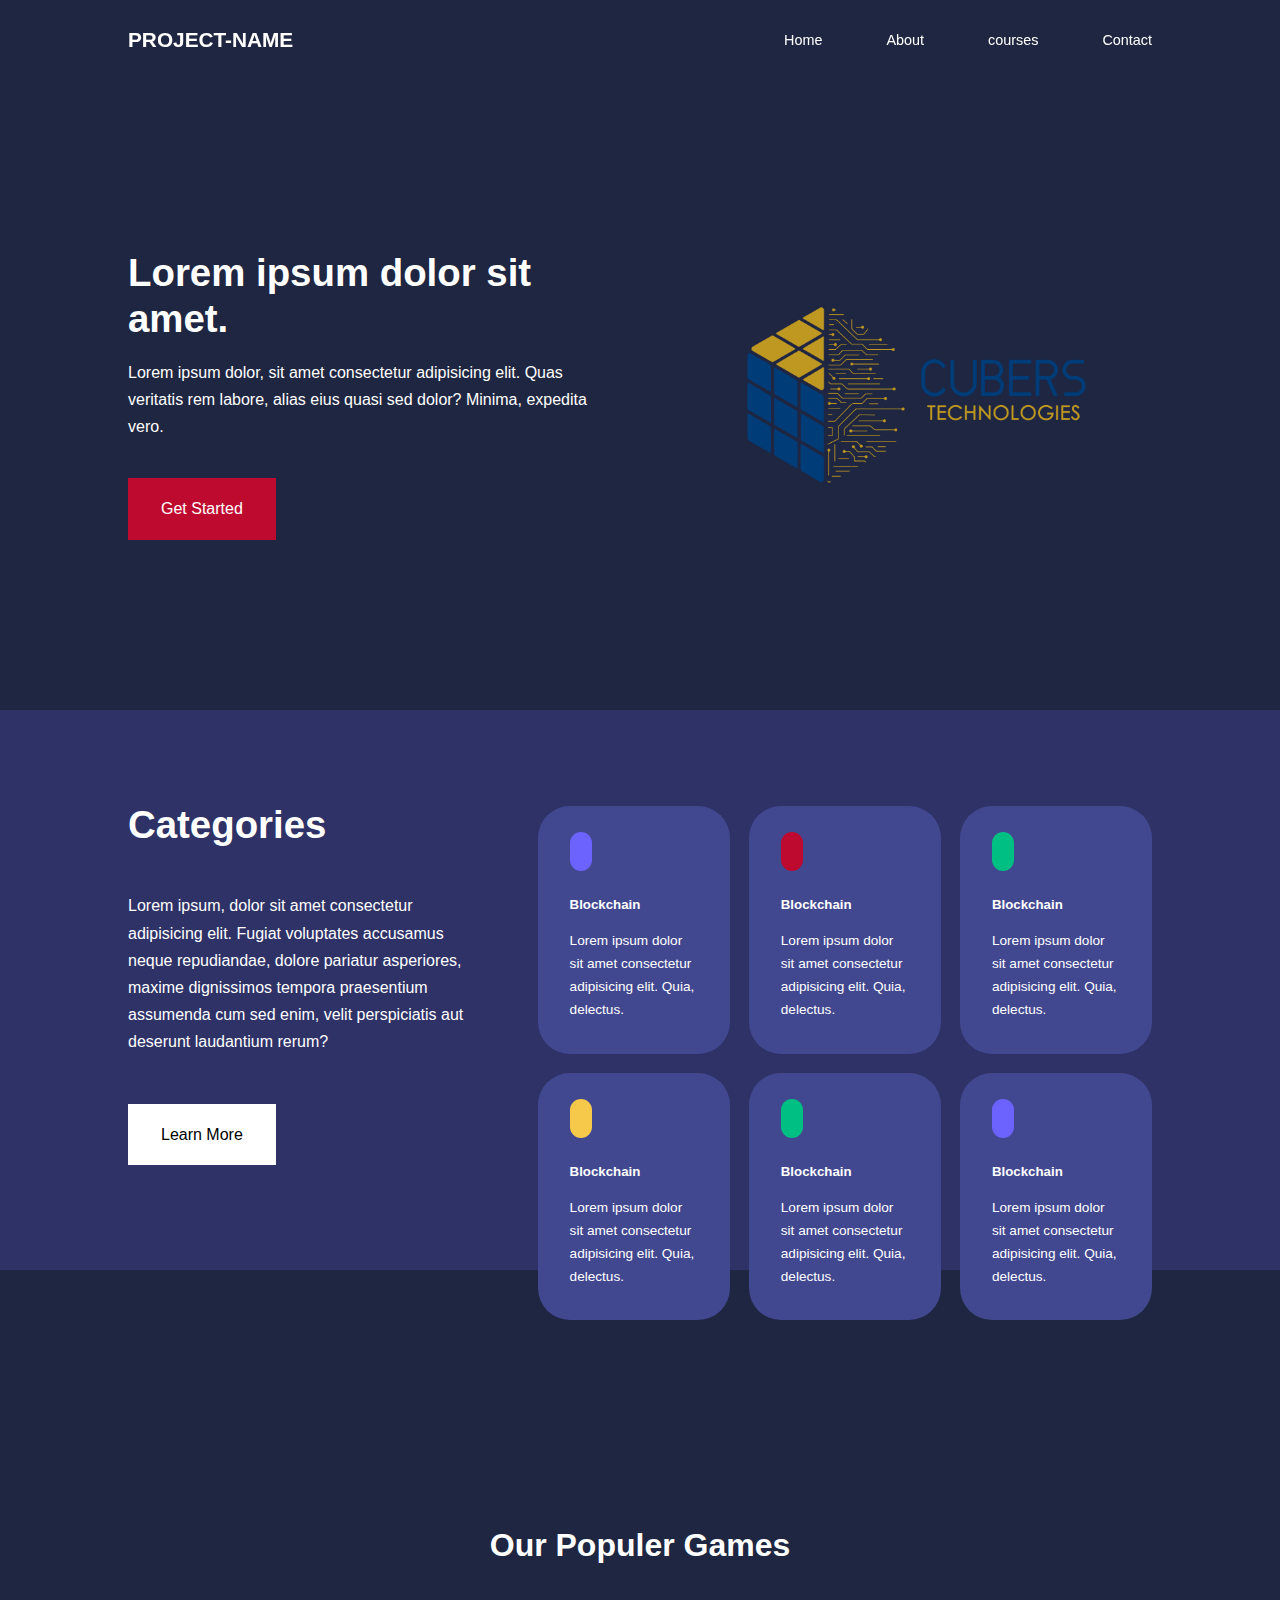
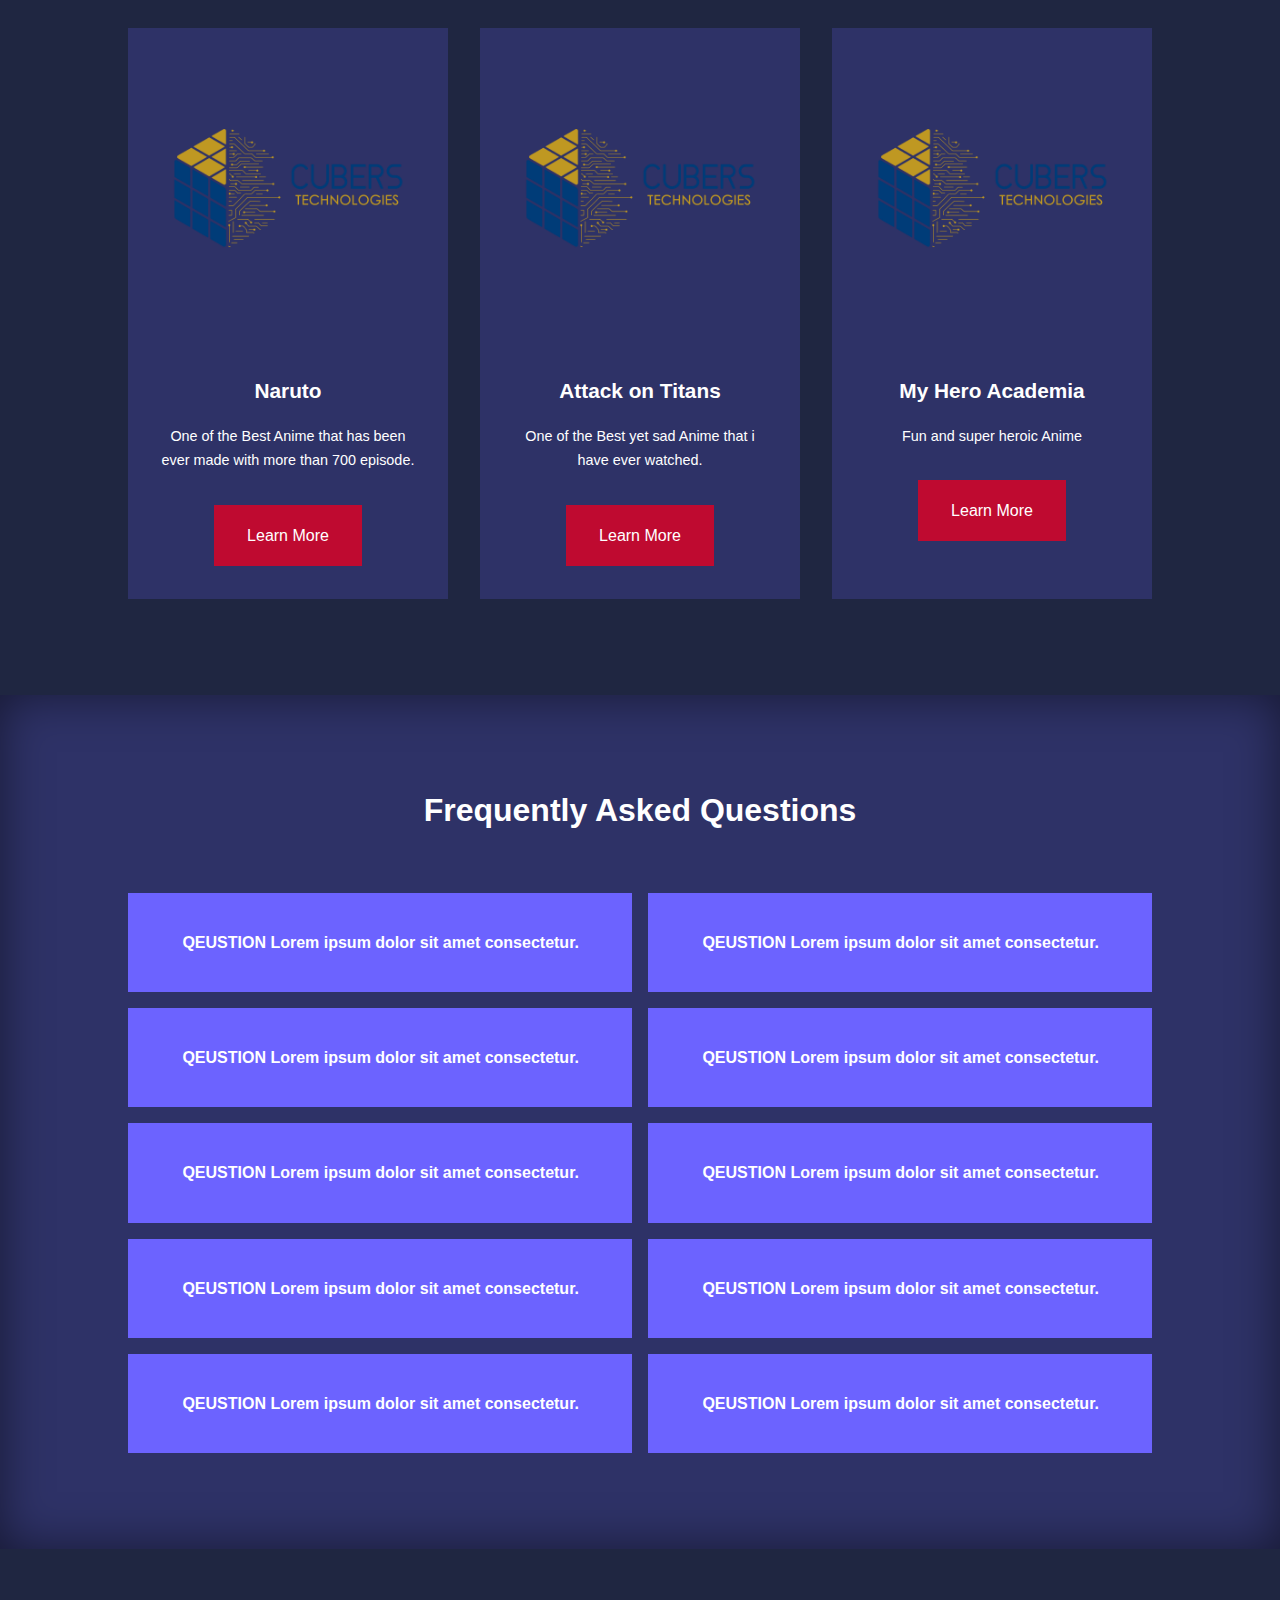
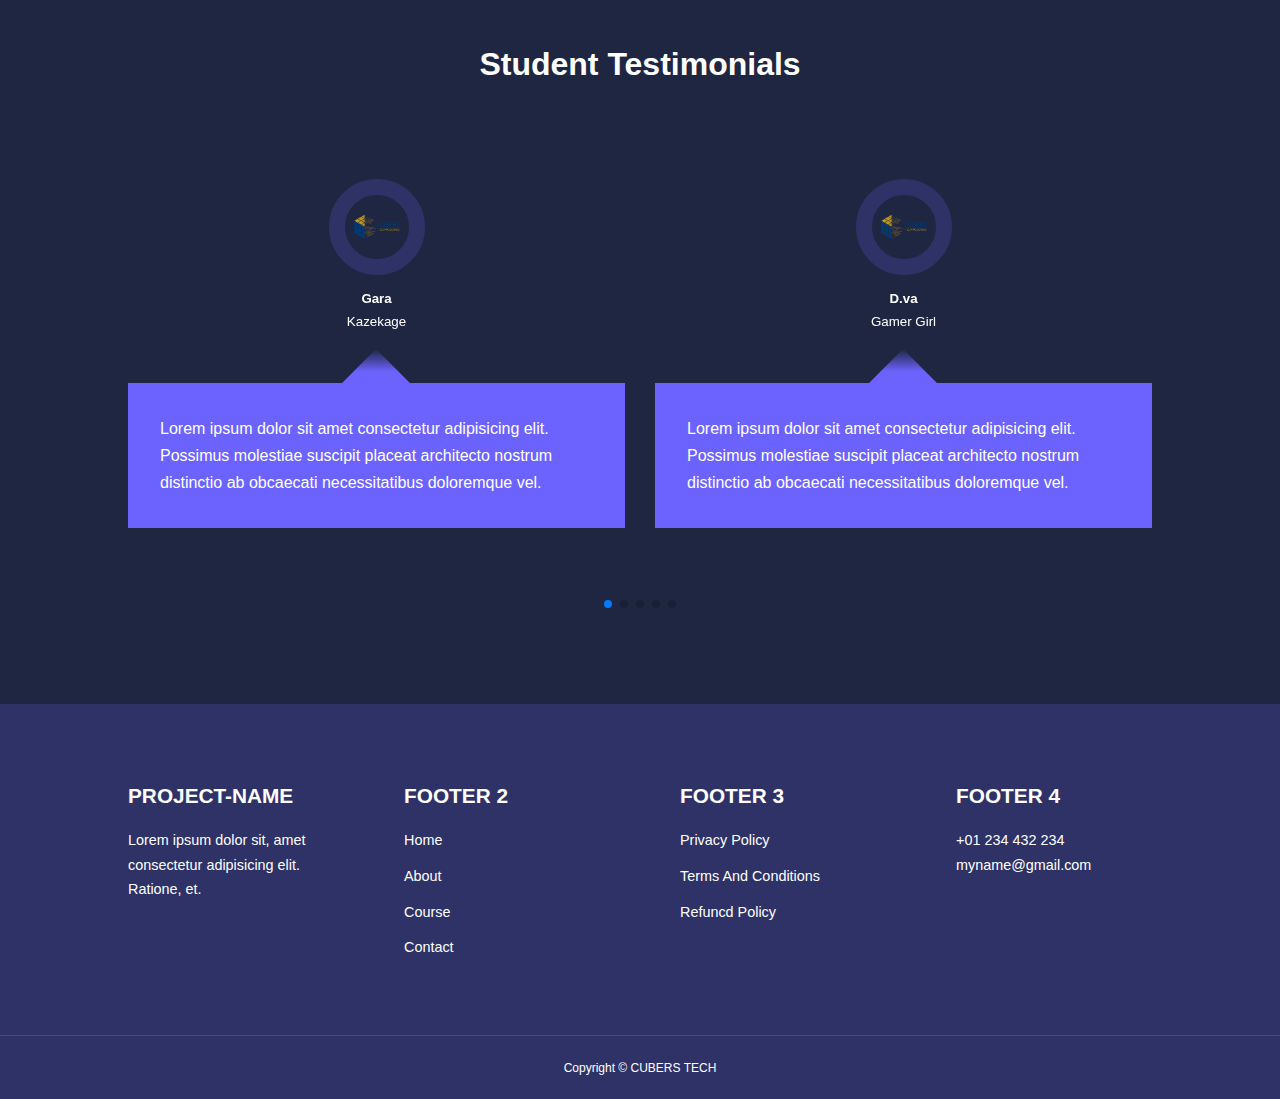
==== index.html @ aa116b8c "add initial files" ====
<!DOCTYPE html>
<html lang="en">
<head>
    <meta charset="UTF-8">
    <meta http-equiv="X-UA-Compatible" content="IE=edge">
    <meta name="viewport" content="width=device-width, initial-scale=1.0">
    <title>Template Project</title>

    <link rel="stylesheet" href="https://unicons.iconscout.com/release/v4.0.8/css/line.css">

    <link rel="stylesheet" href="css/style.css">

    <!-- SWIPER JS CDS -->
    <link rel="stylesheet" href="https://cdn.jsdelivr.net/npm/swiper@9/swiper-bundle.min.css"/>

    <style>
        body{
            /* background-image: url("Images/textureFabricWhite.png"); */
        }
    </style>
</head>
<body>
    <!-- =========================NAVBAR START====================== -->
    <nav>
        <div class="container nav__container">
            <a href="index.html"><h4>PROJECT-NAME</h4></a>
            <ul class="nav__menu">
                <li><a href="index.html">Home</a></li>
                <li><a href="about.html">About</a></li>
                <li><a href="courses.html">courses</a></li>
                <li><a href="contact.html">Contact</a></li>
            </ul>
            <button id="open-menu-btn"><i class="uil uil-bars"></i></button>
            <button id="close-menu-btn"><i class="uil uil-multiply"></i></button>
        </div>
    </nav>
    <!-- ======================NAVBAR ENDED==================== -->

    <!-- ======================HEADER STARTED==================== -->
    <header>
        <div class="container header__container">
            
            <div class="header__left">
                <h1>Lorem ipsum dolor sit amet.</h1>
                <p>Lorem ipsum dolor, sit amet consectetur adipisicing elit. Quas veritatis rem labore, alias eius quasi sed dolor? Minima, expedita vero.</p>
                <a href="courses.html" class="btn btn-primary">Get Started</a>
            </div>

            <div class="header__right">
                <div class="header__right-image">
                    <img src="Images/logo.png" alt="">
                </div>
            </div>
        </div>
    </header>
    <!-- ======================HEADER ENDED==================== -->

    <!-- ======================SECTION/CATEGORY STARTED==================== -->
    <section class="categories">
        <div class="container categories__container">
            <div class="categories__left">
                <h1>Categories</h1>
                <p>Lorem ipsum, dolor sit amet consectetur adipisicing elit. Fugiat voluptates accusamus neque repudiandae, dolore pariatur asperiores, maxime dignissimos tempora praesentium assumenda cum sed enim, velit perspiciatis aut deserunt laudantium rerum?</p>
            <a href="#" class="btn">Learn More</a>
            </div>

            <div class="categories__right">

                <article class="category">
                    <span class="category__icon"><i class="uil uil-bitcoin-circle"></i></span>
                    <h5>Blockchain</h5>
                    <p>Lorem ipsum dolor sit amet consectetur adipisicing elit. Quia, delectus.</p>
                </article>

                <article class="category">
                    <span class="category__icon"><i class="uil uil-bitcoin-circle"></i></span>
                    <h5>Blockchain</h5>
                    <p>Lorem ipsum dolor sit amet consectetur adipisicing elit. Quia, delectus.</p>
                </article>
                
                <article class="category">
                    <span class="category__icon"><i class="uil uil-bitcoin-circle"></i></span>
                    <h5>Blockchain</h5>
                    <p>Lorem ipsum dolor sit amet consectetur adipisicing elit. Quia, delectus.</p>
                </article>

                <article class="category">
                    <span class="category__icon"><i class="uil uil-bitcoin-circle"></i></span>
                    <h5>Blockchain</h5>
                    <p>Lorem ipsum dolor sit amet consectetur adipisicing elit. Quia, delectus.</p>
                </article>

                <article class="category">
                    <span class="category__icon"><i class="uil uil-bitcoin-circle"></i></span>
                    <h5>Blockchain</h5>
                    <p>Lorem ipsum dolor sit amet consectetur adipisicing elit. Quia, delectus.</p>
                </article>

                <article class="category">
                    <span class="category__icon"><i class="uil uil-bitcoin-circle"></i></span>
                    <h5>Blockchain</h5>
                    <p>Lorem ipsum dolor sit amet consectetur adipisicing elit. Quia, delectus.</p>
                </article>

            </div>
        </div>
    </section>
    <!-- ====================== SECTION/CATEGORY ENDED ==================== -->

    <!-- ====================== COURCES SECTION STARTED ==================== -->
    <section class="courses">
        <h2>Our Populer Games</h2>
        <div class="container courses__container">

            <article class="course">
                <div class="course__image">
                    <img src="Images/logo.png" alt="">
                </div>
                <div class="course__info">
                    <h4>Naruto</h4>
                    <p>One of the Best Anime that has been ever made with more than 700 episode.</p>
                    <a href="courses.html" class="btn btn-primary">Learn More</a>
                </div>
            </article>

            <article class="course">
                <div class="course__image">
                    <img src="Images/logo.png" alt="">
                </div>
                <div class="course__info">
                    <h4>Attack on Titans</h4>
                    <p>One of the Best yet sad Anime that i have ever watched.</p>
                    <a href="courses.html" class="btn btn-primary">Learn More</a>
                </div>
            </article>

            <article class="course">
                <div class="course__image">
                    <img src="Images/logo.png" alt="">
                </div>
                <div class="course__info">
                    <h4>My Hero Academia</h4>
                    <p>Fun and super heroic Anime</p>
                    <a href="courses.html" class="btn btn-primary">Learn More</a>
                </div>
            </article>

        </div>
    </section>
    <!-- ====================== COURCES SECTION ENDED ==================== -->

    <!-- ======================FAQs SECTION STARTED ==================== -->
    <section class="faqs">
        <h2>Frequently Asked Questions</h2>
        <div class="container faqs__container">

            <article class="faq">
                <div class="faq__icon"><i class="uil uil-plus"></i></div>
                <div class="question_answer">
                    <h4>QEUSTION Lorem ipsum dolor sit amet consectetur.</h4>
                    <p>
                        ANSWER Lorem ipsum dolor sit amet consectetur adipisicing elit. Nobis fugit neque aspernatur minima molestiae, voluptate debitis quidem atque sed quos.
                    </p>
                </div>
            </article>
            

            <article class="faq">
                <div class="faq__icon"><i class="uil uil-plus"></i></div>
                <div class="question_answer">
                    <h4>QEUSTION Lorem ipsum dolor sit amet consectetur.</h4>
                    <p>
                        ANSWER Lorem ipsum dolor sit amet consectetur adipisicing elit. Nobis fugit neque aspernatur minima molestiae, voluptate debitis quidem atque sed quos.
                    </p>
                </div>
            </article>

            <article class="faq">
                <div class="faq__icon"><i class="uil uil-plus"></i></div>
                <div class="question_answer">
                    <h4>QEUSTION Lorem ipsum dolor sit amet consectetur.</h4>
                    <p>
                        ANSWER Lorem ipsum dolor sit amet consectetur adipisicing elit. Nobis fugit neque aspernatur minima molestiae, voluptate debitis quidem atque sed quos.
                    </p>
                </div>
            </article>

            <article class="faq">
                <div class="faq__icon"><i class="uil uil-plus"></i></div>
                <div class="question_answer">
                    <h4>QEUSTION Lorem ipsum dolor sit amet consectetur.</h4>
                    <p>
                        ANSWER Lorem ipsum dolor sit amet consectetur adipisicing elit. Nobis fugit neque aspernatur minima molestiae, voluptate debitis quidem atque sed quos.
                    </p>
                </div>
            </article>

            <article class="faq">
                <div class="faq__icon"><i class="uil uil-plus"></i></div>
                <div class="question_answer">
                    <h4>QEUSTION Lorem ipsum dolor sit amet consectetur.</h4>
                    <p>
                        ANSWER Lorem ipsum dolor sit amet consectetur adipisicing elit. Nobis fugit neque aspernatur minima molestiae, voluptate debitis quidem atque sed quos.
                    </p>
                </div>
            </article>

            <article class="faq">
                <div class="faq__icon"><i class="uil uil-plus"></i></div>
                <div class="question_answer">
                    <h4>QEUSTION Lorem ipsum dolor sit amet consectetur.</h4>
                    <p>
                        ANSWER Lorem ipsum dolor sit amet consectetur adipisicing elit. Nobis fugit neque aspernatur minima molestiae, voluptate debitis quidem atque sed quos.
                    </p>
                </div>
            </article>

            <article class="faq">
                <div class="faq__icon"><i class="uil uil-plus"></i></div>
                <div class="question_answer">
                    <h4>QEUSTION Lorem ipsum dolor sit amet consectetur.</h4>
                    <p>
                        ANSWER Lorem ipsum dolor sit amet consectetur adipisicing elit. Nobis fugit neque aspernatur minima molestiae, voluptate debitis quidem atque sed quos.
                    </p>
                </div>
            </article>

            <article class="faq">
                <div class="faq__icon"><i class="uil uil-plus"></i></div>
                <div class="question_answer">
                    <h4>QEUSTION Lorem ipsum dolor sit amet consectetur.</h4>
                    <p>
                        ANSWER Lorem ipsum dolor sit amet consectetur adipisicing elit. Nobis fugit neque aspernatur minima molestiae, voluptate debitis quidem atque sed quos.
                    </p>
                </div>
            </article>

            <article class="faq">
                <div class="faq__icon"><i class="uil uil-plus"></i></div>
                <div class="question_answer">
                    <h4>QEUSTION Lorem ipsum dolor sit amet consectetur.</h4>
                    <p>
                        ANSWER Lorem ipsum dolor sit amet consectetur adipisicing elit. Nobis fugit neque aspernatur minima molestiae, voluptate debitis quidem atque sed quos.
                    </p>
                </div>
            </article>

            <article class="faq">
                <div class="faq__icon"><i class="uil uil-plus"></i></div>
                <div class="question_answer">
                    <h4>QEUSTION Lorem ipsum dolor sit amet consectetur.</h4>
                    <p>
                        ANSWER Lorem ipsum dolor sit amet consectetur adipisicing elit. Nobis fugit neque aspernatur minima molestiae, voluptate debitis quidem atque sed quos.
                    </p>
                </div>
            </article>

        </div>
    </section>
    <!-- ====================== FAQs SECTION ENDED ==================== -->

    <!-- ====================== TESTIMONIALS/FEEDBACK SECTION STARTED ==================== -->
    <section class="container testimonials__container mySwiper">
        <h2>Student Testimonials</h2>
        <div class="swiper-wrapper">
            <article class="testimonial swiper-slide">
                <div class="avatar">
                    <img src="Images/logo.png" alt="">
                </div>
                <div class="testimonial__info">
                    <h5>Gara</h5>
                    <small>Kazekage</small>
                </div>
                <div class="testimonial__body">
                    <p>Lorem ipsum dolor sit amet consectetur adipisicing elit. Possimus molestiae suscipit placeat architecto nostrum distinctio ab obcaecati necessitatibus doloremque vel.</p>
                </div>
            </article>

            <article class="testimonial swiper-slide">
                <div class="avatar">
                    <img src="Images/logo.png" alt="">
                </div>
                <div class="testimonial__info">
                    <h5>D.va</h5>
                    <small>Gamer Girl</small>
                </div>
                <div class="testimonial__body">
                    <p>Lorem ipsum dolor sit amet consectetur adipisicing elit. Possimus molestiae suscipit placeat architecto nostrum distinctio ab obcaecati necessitatibus doloremque vel.</p>
                </div>
            </article>

            <article class="testimonial swiper-slide">
                <div class="avatar">
                    <img src="Images/logo.png" alt="">
                </div>
                <div class="testimonial__info">
                    <h5>All Might</h5>
                    <small>Go Beyond</small>
                </div>
                <div class="testimonial__body">
                    <p>Lorem ipsum dolor sit amet consectetur adipisicing elit. Possimus molestiae suscipit placeat architecto nostrum distinctio ab obcaecati necessitatibus doloremque vel.</p>
                </div>
            </article>

            <article class="testimonial swiper-slide">
                <div class="avatar">
                    <img src="Images/logo.png" alt="">
                </div>
                <div class="testimonial__info">
                    <h5>Levi</h5>
                    <small>Titan Slayer</small>
                </div>
                <div class="testimonial__body">
                    <p>Lorem ipsum dolor sit amet consectetur adipisicing elit. Possimus molestiae suscipit placeat architecto nostrum distinctio ab obcaecati necessitatibus doloremque vel.</p>
                </div>
            </article>

            <article class="testimonial swiper-slide">
                <div class="avatar">
                    <img src="Images/logo.png" alt="">
                </div>
                <div class="testimonial__info">
                    <h5>Mikasa</h5>
                    <small>Genius</small>
                </div>
                <div class="testimonial__body">
                    <p>Lorem ipsum dolor sit amet consectetur adipisicing elit. Possimus molestiae suscipit placeat architecto nostrum distinctio ab obcaecati necessitatibus doloremque vel.</p>
                </div>
            </article>

            <article class="testimonial swiper-slide">
                <div class="avatar">
                    <img src="Images/logo.png" alt="">
                </div>
                <div class="testimonial__info">
                    <h5>Kakashi</h5>
                    <small>White Fang</small>
                </div>
                <div class="testimonial__body">
                    <p>Lorem ipsum dolor sit amet consectetur adipisicing elit. Possimus molestiae suscipit placeat architecto nostrum distinctio ab obcaecati necessitatibus doloremque vel.</p>
                </div>
            </article>
        </div>
        <div class="swiper-pagination"></div>
    </section>
    <!-- ====================== TESTIMONIALS/FEEDBACK SECTION ENDED ==================== -->

    <!-- ====================== FOOTER SECTION STARTED ==================== -->
    <footer>
        <div class="container footer__container">
            <div class="footer__1">
                <a href="index.html" class="footer__logo"><h4>PROJECT-NAME</h4></a>
                <p>Lorem ipsum dolor sit, amet consectetur adipisicing elit. Ratione, et.</p>
            </div>
            
            <div class="footer__2">
                <h4>FOOTER 2</h4>
                <ul class="permalinks">
                    <li><a href="index.html">Home</a></li>
                    <li><a href="about.html">About</a></li>
                    <li><a href="courses.html">Course</a></li>
                    <li><a href="contact.html">Contact</a></li>
                </ul>
            </div>
            
            <div class="footer__3">
                <h4>FOOTER 3</h4>
                <ul class="privacy">
                    <li><a href="#">Privacy Policy</a></li>
                    <li><a href="#">Terms And Conditions</a></li>
                    <li><a href="#">Refuncd Policy</a></li>
                </ul>
            </div>
            
            <div class="footer__4">
                <h4>FOOTER 4</h4>
                <div>
                    <p>+01 234 432 234</p>
                    <p>myname@gmail.com</p>
                </div>
                <ul class="footer__socials">
                    <li>
                        <a href="#"><i class="uil uil-facebook-f"></i></a>
                    </li>
                    <li>
                        <a href="#"><i class="uil uil-instagram-alt"></i></a>
                    </li>
                    <li>
                        <a href="#"><i class="uil uil-twitter"></i></a>
                    </li>
                    <li>
                        <a href="#"><i class="uil uil-linkedin-alt"></i></a>
                    </li>
                </ul>
            </div>
        </div>
        <div class="footer__copyright">
            <small>Copyright &copy; CUBERS TECH</small>
        </div>
    </footer>
    <!-- ====================== FOOTER SECTION ENDED ==================== -->



    <!-- SCRIPTS -->
    <script src="https://cdn.jsdelivr.net/npm/swiper@9/swiper-bundle.min.js"></script>  
    <script src="main.js"></script>
    <!-- Initialize Swiper -->
    <script>
        var swiper = new Swiper(".mySwiper", {
        slidesPerView: 1,
        spaceBetween: 30,
        pagination: {
            el: ".swiper-pagination",
            clickable: true,
        },
        // when width of the window is more the 600 px
        breakpoints:{
            600: {
                slidesPerView:2,
            }
        }
        });
    </script>
</body>
</html>
---- css/style.css ----
* {
    margin: 0;
    padding: 0;
    border: 0;
    outline: 0;
    text-decoration: none;
    list-style: none;
    box-sizing: border-box;
}

/* Tutorial Coloring */
:root {
    --color-primary: #6c63ff;
    --color-success: #00bf83;
    --color-warning: #f7c94b;
    --color-danger: #BF0A30;
    --color-danger-variant: rgba(247, 88,66, 0.4);
    --color-white: #fff;
    --color-light: rgba(255, 255, 255, 0.7);
    --color-black: #000;
    --color-bg: #1f2641;
    --color-bg1: #2e3267;
    --color-bg2: #424890;

    --container-width-lg: 80%;
    --container-width-md: 90%;
    --container-width-sm: 94%;

    --transition: all 400ms ease;
    
}

/* My Coloring number 1 */
/* :root {
    --color-primary: #FF5959;
    --color-success: #00bf83;
    --color-warning: #f7c94b;
    --color-danger: #f75842;
    --color-danger-variant: rgba(247, 88,66, 0.4);
    --color-white: #000;
    --color-light: rgba(255, 255, 255, 0.7);
    --color-black: #fff;
    --color-bg: #676FA3;
    --color-bg1: #CDDEFF;
    --color-bg2: #EEF2FF;

    --container-width-lg: 80%;
    --container-width-md: 90%;
    --container-width-sm: 94%;

    --transition: all 400ms ease;
    
} */

/* My Coloring number 2 */
/* :root {
    --color-primary: #BF0A30;
    --color-success: #00bf83;
    --color-warning: #f7c94b;
    --color-danger: #f75842;
    --color-danger-variant: rgba(247, 88,66, 0.4);
    --color-white: #000;
    --color-light: rgba(255, 255, 255, 0.7);
    --color-black: #fff;
    --color-bg: #002868;
    --color-bg1: #11468F;
    --color-bg2: #6c63ff;

    --container-width-lg: 80%;
    --container-width-md: 90%;
    --container-width-sm: 94%;

    --transition: all 400ms ease;
    
} */

body{
    font-family: "Montserrat", sans-serif;
    line-height: 1.7;
    color: var(--color-white);
    background: var(--color-bg);
}

.container{
    width: var(--container-width-lg);
    margin: 0 auto;
}

section{
    padding: 6rem 0;
}

section h2{
    text-align: center;
    margin-bottom: 4rem;
}

h1, h2, h3, h4, h5{
    line-height: 1.2;
}

h1{
    font-size: 2.4rem;
}

h2{
    font-size: 2rem;
}

h3{
    font-size: 1.6rem;
}

h4{
    font-size: 1.3rem;
}

a{
    color: var(--color-white);
}

img{
    width: 100%;
    display: block;
    object-fit: cover;
}

.btn{
    display: inline-block;
    background: var(--color-white);
    color: var(--color-black);
    padding: 1rem 2rem;
    border: 1px solid transparent;
    font-weight: 500;
    transition: var(--transition);
}

.btn:hover{
    background: transparent;
    color: var(--color-white);
    border-color: var(--color-white);
}

.btn-primary{
    background: var(--color-danger);
    color: var(--color-white);
}


/* ==============================NAVBAR========================== */

nav{
    background-color: transparent;
    width: 100vw;
    height: 5rem;
    position: fixed;
    top: 0;
    z-index: 11;
    /* This transition was originally in the .windows-scroll body, but i changed it here */
    transition: var(--transition);

}

/* changing nav bar style using our javascript file */
.windows-scroll{
    background: var(--color-primary);
    box-shadow: 0 1rem 2rem rgba(0, 0, 0, 0.2);
    /* opacity: 93%; */
}

.nav__container{
    height: 100%;
    display: flex;
    justify-content: space-between;
    align-items: center;
}

/* a{
    color: var(--color-black);
} */

nav button{
    display: none;
}

.nav__menu{
    display: flex;
    align-items: center;
    gap: 4rem;
}

.nav__menu a{
    font-size: 0.9rem;
    transition: var(--transition);
}

.nav__menu a:hover{
    color: var(--color-bg2);
}

/* ============================== HEADER ========================== */
header{
    position: relative;
    top: 5rem;
    overflow: hidden;
    height: 70vh;
    margin-bottom: 5rem;
}

.header__container{
    display: grid;
    grid-template-columns: 1fr 1fr;
    align-items: center;
    gap: 5rem;
    height: 100%;
}

.header__left p{
    margin: 1rem 0 2.4rem;
}

/* ============================== SECTION/CATEGORIES ========================== */
.categories{
    background: var(--color-bg1);
    height: 35rem;

}

.categories h1{
    line-height: 1;
    margin-bottom: 3rem;
}

.categories__container{
    display: grid;
    grid-template-columns: 40% 60%;
}

.categories__left p{
    margin: 1rem 0 3rem;
}

.categories__left{
    margin-right: 4rem;
}

.categories__right{
    display: grid;
    grid-template-columns: repeat(3,1fr);
    gap: 1.2rem;
}

.category{
    background: var(--color-bg2);
    padding: 2rem;
    border-radius: 2rem;
    transition: var(--transition);
}

.category:hover{
    box-shadow: 0 3rem 3rem rgba(0, 0, 0, 0.2);
    transform: scale(1.05);
    z-index: 1;
}

.category:nth-child(2) .category__icon{
    background: var(--color-danger);
}

.category:nth-child(3) .category__icon{
    background: var(--color-success);
}

.category:nth-child(4) .category__icon{
    background: var(--color-warning);
}

.category:nth-child(5) .category__icon{
    background: var(--color-success);
}

.category__icon{
    background: var(--color-primary);
    padding: 0.7rem;
    border-radius: 0.9rem;
}

.category h5{
    margin: 2rem 0 1rem;
}

.category p{
    font-size: 0.85rem;
}

/* ==============================Courses/Anime Section========================== */

.courses{
    /* background: red; */
    margin-top: 10rem;
}

.courses__container{
    display: grid;
    grid-template-columns: repeat(3, 1fr);
    gap: 2rem;
}

.course{
    background: var(--color-bg1);
    text-align: center;
    border: 1px solid transparent;
    transition: var(--transition);
}

.course:hover{
    background: transparent;
    border-color: var(--color-primary);
    border-radius: 0 0 5rem 5rem;
    /* transition: var(--transition); */
}

.course__info{
    padding: 2rem;
}

.course__info p{
    margin: 1.2rem 0 2rem;
    font-size: 0.9rem;
}

/* ============================== FAQs Section ========================== */

.faqs{
    background: var(--color-bg1);
    box-shadow: inset 0 0 3rem rgba(0, 0, 0, 0.5);
}

.faqs__container{
    display: grid;
    grid-template-columns: 1fr 1fr;
    gap: 1rem;
}

.faq{
    padding: 2rem;
    display: flex;
    align-items: center;
    gap: 1.4rem;
    height: fit-content;
    background: var(--color-primary);
    cursor: pointer;
}

.faq h4{
    font-size: 1rem;
    line-height: 2.2;
}

.faq__icon{
    align-self: flex-start;
    font-size: 1.2rem;
}

.faq p{
    margin-top: 0.8rem;
    display: none;
}

.faq.open p{
    display: block;
}

/* ============================== TESTIMONIAL/FEEDBACK Section ========================== */
.testimonials__container{
    overflow-x: hidden;
    position: relative;
    margin-bottom: 5rem;
}

.testimonial{
    padding-top: 2rem;
}

.avatar{
    /* padding-top: 1rem; */

    /* width: 7%;
    height: 7%; */
    width: 6rem;
    height: 6rem;
    border-radius: 50%;
    overflow: hidden;
    margin: 0 auto 1rem;
    border: 1rem solid var(--color-bg1);
}

.testimonial__info{
    text-align: center;
}

.testimonial__body{
    background: var(--color-primary);
    padding: 2rem;
    margin-top: 3rem;
    position: relative;
}

.testimonial__body::before{
    content: "";
    display: block;
    background: linear-gradient(
        135deg,
        transparent,
        var(--color-primary),
        var(--color-primary),
        var(--color-primary)
        );
    width: 3rem;
    height: 3rem;
    position: absolute;
    left: 45%;
    top: -1.5rem;
    transform: rotate(45deg);
}

/* ============================== FOOTER Section ========================== */
footer{
    background: var(--color-bg1);
    padding-top: 5rem;
    font-size: 0.9rem;
}

.footer__container{
    display: grid;
    grid-template-columns: repeat(4, 1fr);
    gap: 5rem;
}

.footer__container > div h4{
    margin-bottom: 1.2rem;
}

.footer__1 p{
    margin: 0 0 2rem;
}

footer ul li{
    margin-bottom: 0.7rem;
}

footer ul li a:hover{
    text-decoration: underline;
}

.footer__socials{
    display: flex;
    gap: 1rem;
    font-size: 1.2rem;
    margin-top: 2rem;
}

.footer__copyright{
    text-align: center;
    margin-top: 4rem;
    padding: 1.2rem 0;
    border-top: 1px solid var(--color-bg2);
}

/* ============================== MEDIA QUERIES (TABLETS) ========================== */
@media screen and (max-width: 1024px) {
    .container{
        width: var(--container-width-md);
    }
    h1{
        font-size: 2.2rem;
    }
    h2{
        font-size: 1.7rem;
    }
    h3{
        font-size: 1.4rem;
    }
    h4{
        font-size: 1.2rem;
    }

/* ============================== NAVBAR ========================== */
nav button{
    display: inline-block;
    background: transparent;
    font-size: 1.8rem;
    color: var(--color-white);
    cursor: pointer;
}

nav button#close-menu-btn {
    display: none;
}

.nav__menu{
    position: fixed;
    top: 5rem;
    right: 5%;
    height: fit-content;
    width: 18rem;
    flex-direction: column;
    gap: 0;
    display: none;
}

.nav__menu li{
    width: 100%;
    height: 5.8rem;
    animation: animateNavItems 400ms linear forwards;
    transform-origin: top right;
    opacity: 0;
}

.nav__menu li:nth-child(2){
    animation-delay: 100ms;
}

.nav__menu li:nth-child(3){
    animation-delay: 200ms;
}

.nav__menu li:nth-child(4){
    animation-delay: 300ms;
}


@keyframes animateNavItems {
    0%{
        transform: rotateZ(-90deg) rotateX(90deg) scale(0.1);
    }
    100%{
        transform: rotateZ(0deg) rotateX(0deg) scale(1);
        opacity: 1;
    }
}

.nav__menu li a{
    background: var(--color-primary);
    box-shadow: -4rem 6rem 10rem rgba(0, 0, 0, 0.6);
    width: 100%;
    height: 100%;
    display: grid;
    place-items: center;
}

.nav__menu li a:hover{
    background: var(--color-bg2);
    color: var(--color-white);
}

/* ============================== HEADER ========================== */
header{
    height: 52vh;
    margin-bottom: 4rem;
}
.header__container{
    gap: 0;
    padding-bottom: 3rem;
}

/* ============================== CATEGORIES ========================== */
.categories{
    height: auto;
}
.categories__container{
    grid-template-columns: 1fr;
    gap: 3rem;
}

.categories__left{
    margin-right: 0;
}

/* ============================== POPULER ANIMES ========================== */
.courses{
    margin-top: 0;
}

.courses__container{
    grid-template-columns: 1fr 1fr;
}

/* ============================== FAQs ========================== */
.faqs__container{
    grid-template-columns: 1fr;
}
.faq{
    padding: 1.5rem;
}

/* ============================== FOOTER ========================== */
.footer__container{
    grid-template-columns: 1fr 1fr;
}
}

/* ============================== MEDIA QUERIES (PHONES) ========================== */
@media screen and (max-width: 600px) {
    .container{
        width: var(--container-width-sm);
    }
/* ============================== NAVBAR ========================== */
    .nav__menu{
        right: 3%;
    }
/* ============================== HEADER ========================== */
    header{
        height: 100vh;
    }
    .header__container{
        grid-template-columns: 1fr;
        text-align: center;
        margin-top: 2rem;
    }

    .header__left p{
        margin-bottom: 1.3rem;
    }

/* ============================== HEADER ========================== */
    .categories__right{
        grid-template-columns: 1fr 1fr;
        gap: 0.7rem;
    }

    .category{
        padding: 1rem;
        border-radius: 1rem;
    }

    .category__icon{
        display: inline-block;
        margin-top: 4px;
    }

/* ============================== POPULER ANIMES ========================== */
    .courses__container{
        grid-template-columns: 1fr;
    }

/* ============================== TESTIMONIAL SECTION ========================== */
    /* .testimonial__body{
        padding: 1.2rem;
    } */

/* ============================== FOOTER ========================== */
    .footer__container{
        grid-template-columns: 1fr;
        text-align: center;
        gap: 2rem;
    }

    .footer__1 p{
        margin: 1rem auto;
    }

    .footer__socials{
        justify-content: center;
    }
}
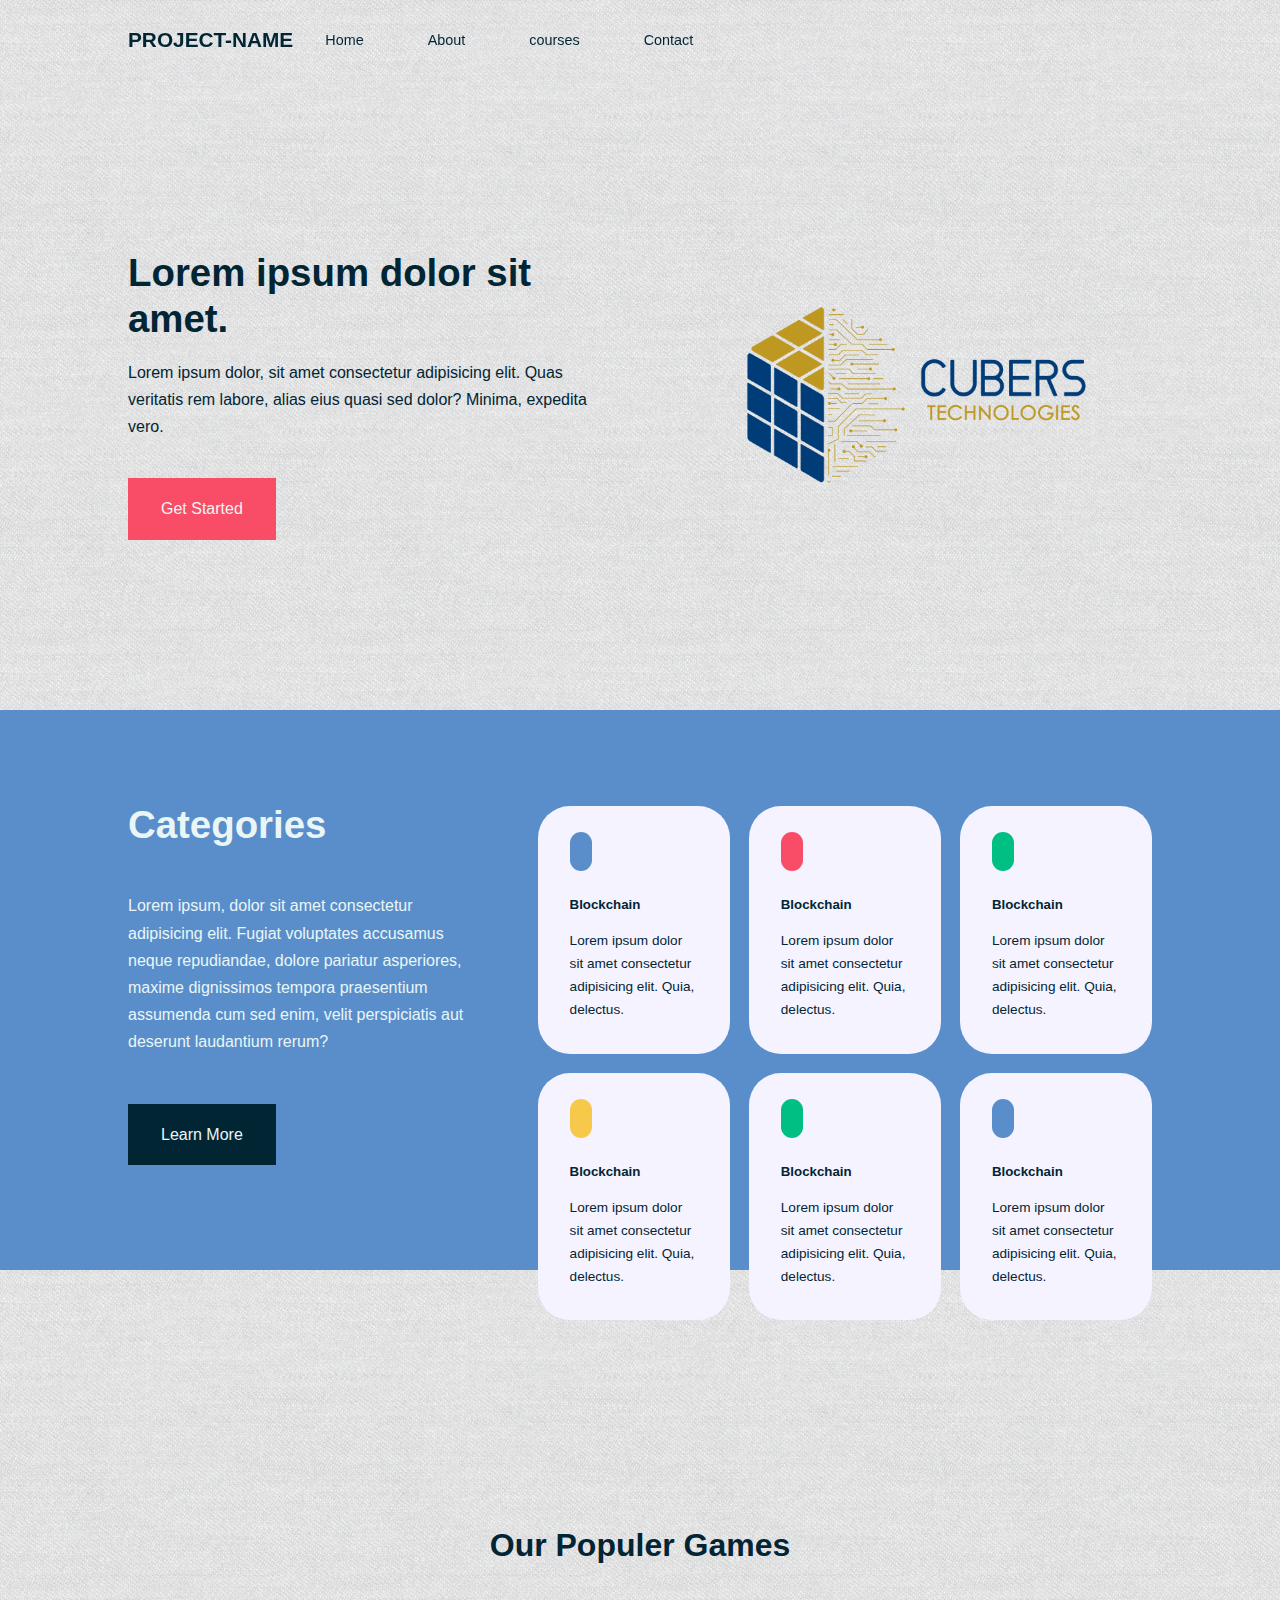
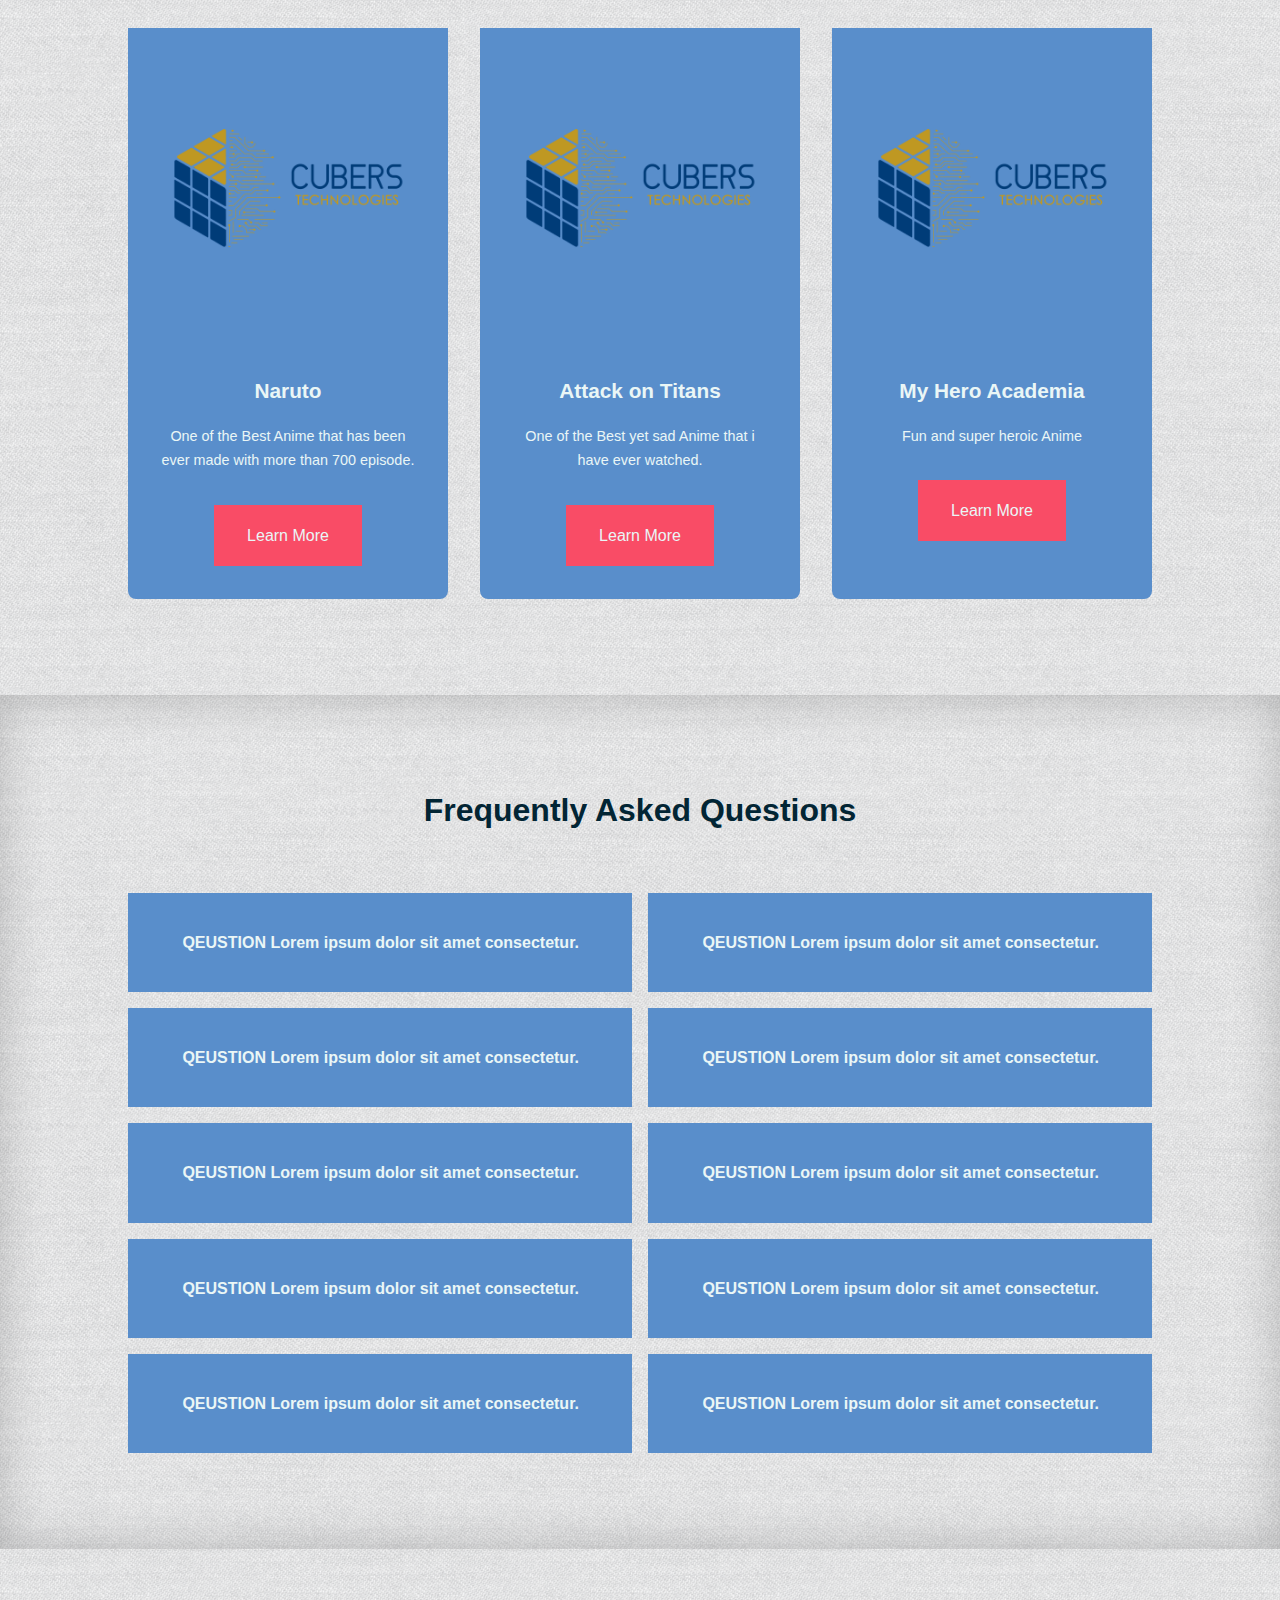
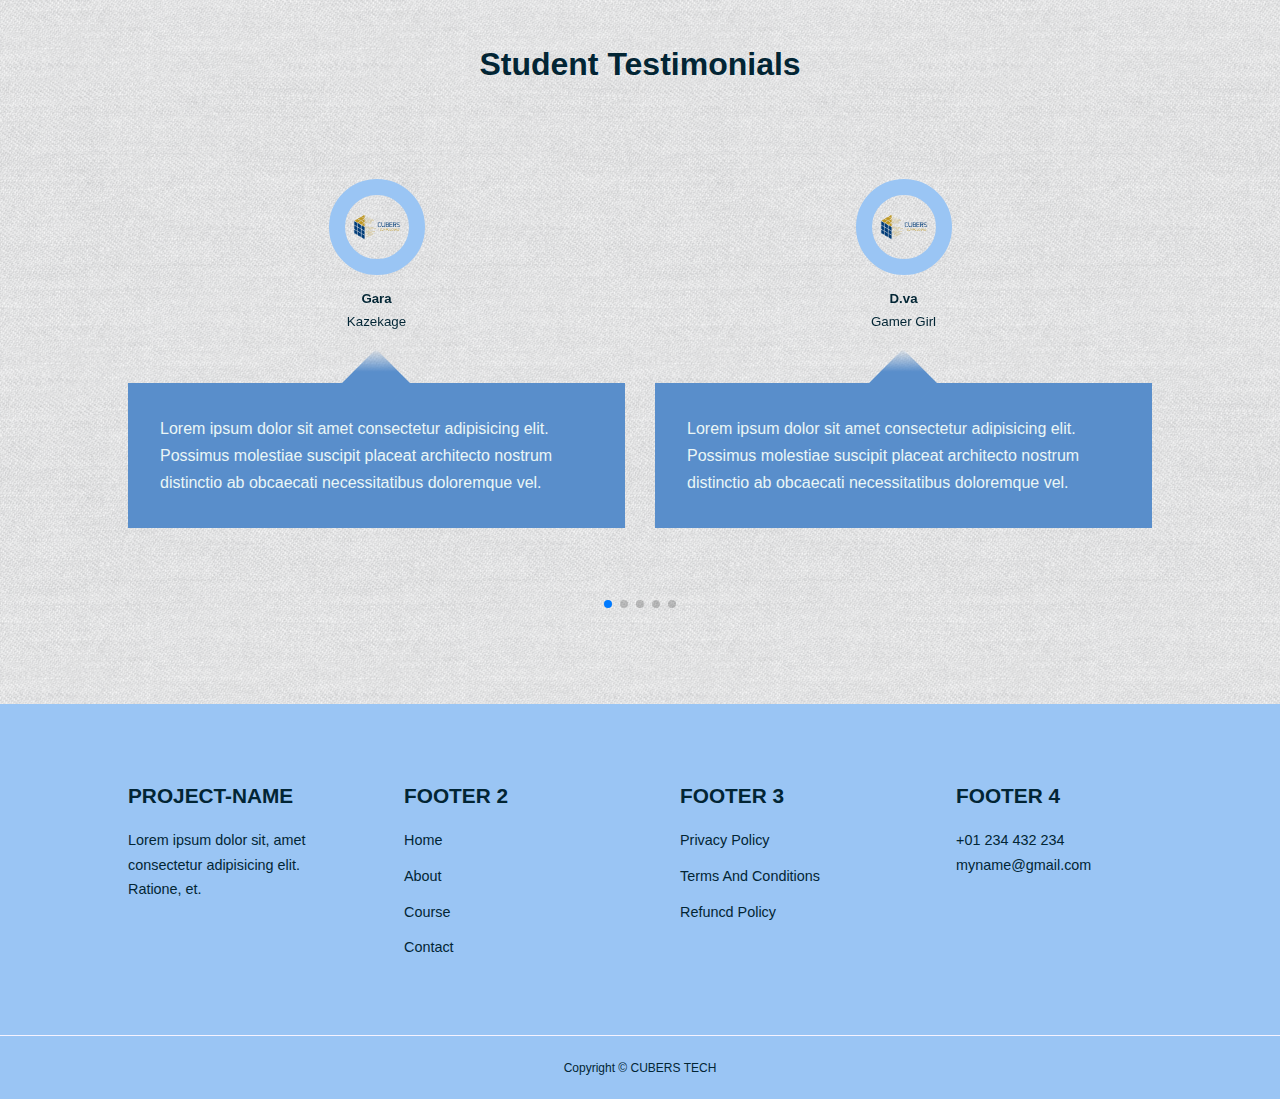
==== commit abf2a05f: "light version" ====
--- a/index.html
+++ b/index.html
@@ -15,7 +15,10 @@
 
     <style>
         body{
-            /* background-image: url("Images/textureFabricWhite.png"); */
+            background-image: url("Images/textureFabricWhite.png");
+        }
+        .faqs{
+            background-image: url("Images/textureFabricWhite.png");
         }
     </style>
 </head>
@@ -48,7 +51,7 @@
 
             <div class="header__right">
                 <div class="header__right-image">
-                    <img src="Images/logo.png" alt="">
+                    <img src="Images/logo1.png" alt="">
                 </div>
             </div>
         </div>
--- a/css/style.css
+++ b/css/style.css
@@ -9,7 +9,7 @@
 }
 
 /* Tutorial Coloring */
-:root {
+/* :root {
     --color-primary: #6c63ff;
     --color-success: #00bf83;
     --color-warning: #f7c94b;
@@ -28,7 +28,29 @@
 
     --transition: all 400ms ease;
     
-}
+} */
+
+/* Hedayat and me Coloring */
+    :root {
+        --color-primary: #598ecb;
+        --color-success: #00bf83;
+        --color-warning: #f7c94b;
+        --color-danger: #f94c66;
+        --color-danger-variant: rgba(247, 88,66, 0.4);
+        --color-white: #022534;
+        --color-light: rgba(255, 255, 255, 0.7);
+        --color-black: #eaf6f6;
+        --color-bg: #f5f3ff;
+        --color-bg1: #9ac5f4;
+        --color-bg2: #f5f3ff;
+
+        --container-width-lg: 80%;
+        --container-width-md: 90%;
+        --container-width-sm: 94%;
+
+        --transition: all 400ms ease;
+        
+    }
 
 /* My Coloring number 1 */
 /* :root {
@@ -143,7 +165,7 @@
 
 .btn-primary{
     background: var(--color-danger);
-    color: var(--color-white);
+    color: var(--color-black);
 }
 
 
@@ -168,10 +190,15 @@
     /* opacity: 93%; */
 }
 
+.someting{
+    color: var(--color-black);
+}
+
 .nav__container{
     height: 100%;
     display: flex;
-    justify-content: space-between;
+    justify-content: start;
+    gap: 2rem;
     align-items: center;
 }
 
@@ -192,10 +219,13 @@
 .nav__menu a{
     font-size: 0.9rem;
     transition: var(--transition);
+    /* color: white; */
 }
 
 .nav__menu a:hover{
-    color: var(--color-bg2);
+    /* color: var(--color-bg); */
+    /* transform: scale(1); */
+    text-decoration: underline;
 }
 
 /* ============================== HEADER ========================== */
@@ -221,7 +251,7 @@
 
 /* ============================== SECTION/CATEGORIES ========================== */
 .categories{
-    background: var(--color-bg1);
+    background: var(--color-primary);
     height: 35rem;
 
 }
@@ -229,6 +259,8 @@
 .categories h1{
     line-height: 1;
     margin-bottom: 3rem;
+    color: var(--color-black);
+
 }
 
 .categories__container{
@@ -238,6 +270,7 @@
 
 .categories__left p{
     margin: 1rem 0 3rem;
+    color: var(--color-black);
 }
 
 .categories__left{
@@ -307,33 +340,54 @@
 }
 
 .course{
-    background: var(--color-bg1);
+    background: var(--color-primary);
     text-align: center;
     border: 1px solid transparent;
+    border-radius: 0 0 0.5rem 0.5rem;
     transition: var(--transition);
 }
 
 .course:hover{
     background: transparent;
     border-color: var(--color-primary);
-    border-radius: 0 0 5rem 5rem;
+    border-radius: 0 0 2rem 2rem;
+
     /* transition: var(--transition); */
 }
 
 .course__info{
     padding: 2rem;
+}
+
+.course__info h4{
+    color: var(--color-black);
+    transition: var(--transition);
+}
+
+.course:hover h4{
+    color: var(--color-white);
 }
 
 .course__info p{
     margin: 1.2rem 0 2rem;
     font-size: 0.9rem;
+    color: var(--color-black);
+}
+
+.course p{
+    transition: var(--transition);
+}
+
+.course:hover p{
+    color: var(--color-white);
+
 }
 
 /* ============================== FAQs Section ========================== */
 
 .faqs{
     background: var(--color-bg1);
-    box-shadow: inset 0 0 3rem rgba(0, 0, 0, 0.5);
+    box-shadow: inset  0 0 3rem rgba(0, 0, 0, 0.2);
 }
 
 .faqs__container{
@@ -355,16 +409,19 @@
 .faq h4{
     font-size: 1rem;
     line-height: 2.2;
+    color: var(--color-black);
 }
 
 .faq__icon{
     align-self: flex-start;
     font-size: 1.2rem;
+    color: var(--color-black);
 }
 
 .faq p{
     margin-top: 0.8rem;
     display: none;
+    color: var(--color-black);
 }
 
 .faq.open p{
@@ -397,6 +454,10 @@
 
 .testimonial__info{
     text-align: center;
+}
+
+.testimonials__container p{
+    color: var(--color-black);
 }
 
 .testimonial__body{
@@ -443,6 +504,7 @@
 
 .footer__1 p{
     margin: 0 0 2rem;
+    /* color: var(--color-black); */
 }
 
 footer ul li{
@@ -452,12 +514,18 @@
 footer ul li a:hover{
     text-decoration: underline;
 }
+
+
 
 .footer__socials{
     display: flex;
     gap: 1rem;
     font-size: 1.2rem;
     margin-top: 2rem;
+}
+
+.footer__container a{
+    /* color: var(--color-bg); */
 }
 
 .footer__copyright{
@@ -594,6 +662,7 @@
     padding: 1.5rem;
 }
 
+
 /* ============================== FOOTER ========================== */
 .footer__container{
     grid-template-columns: 1fr 1fr;
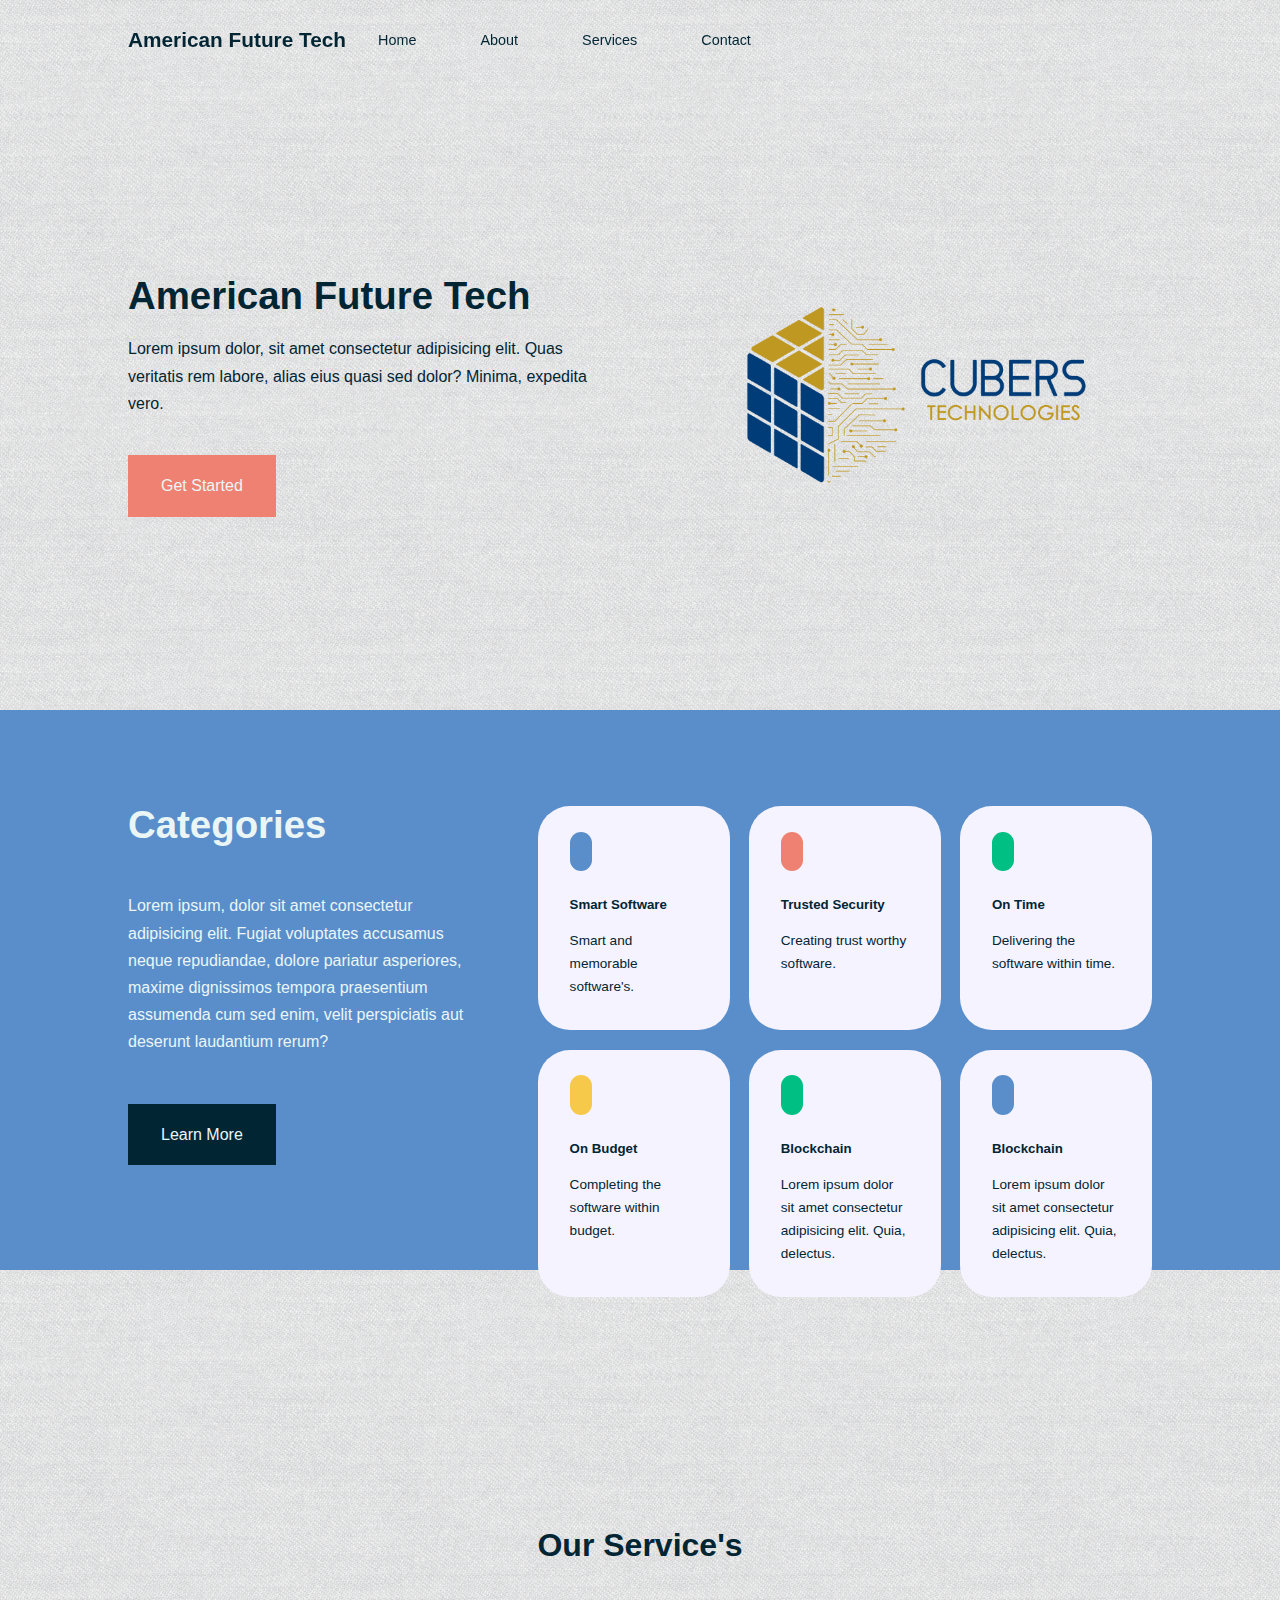
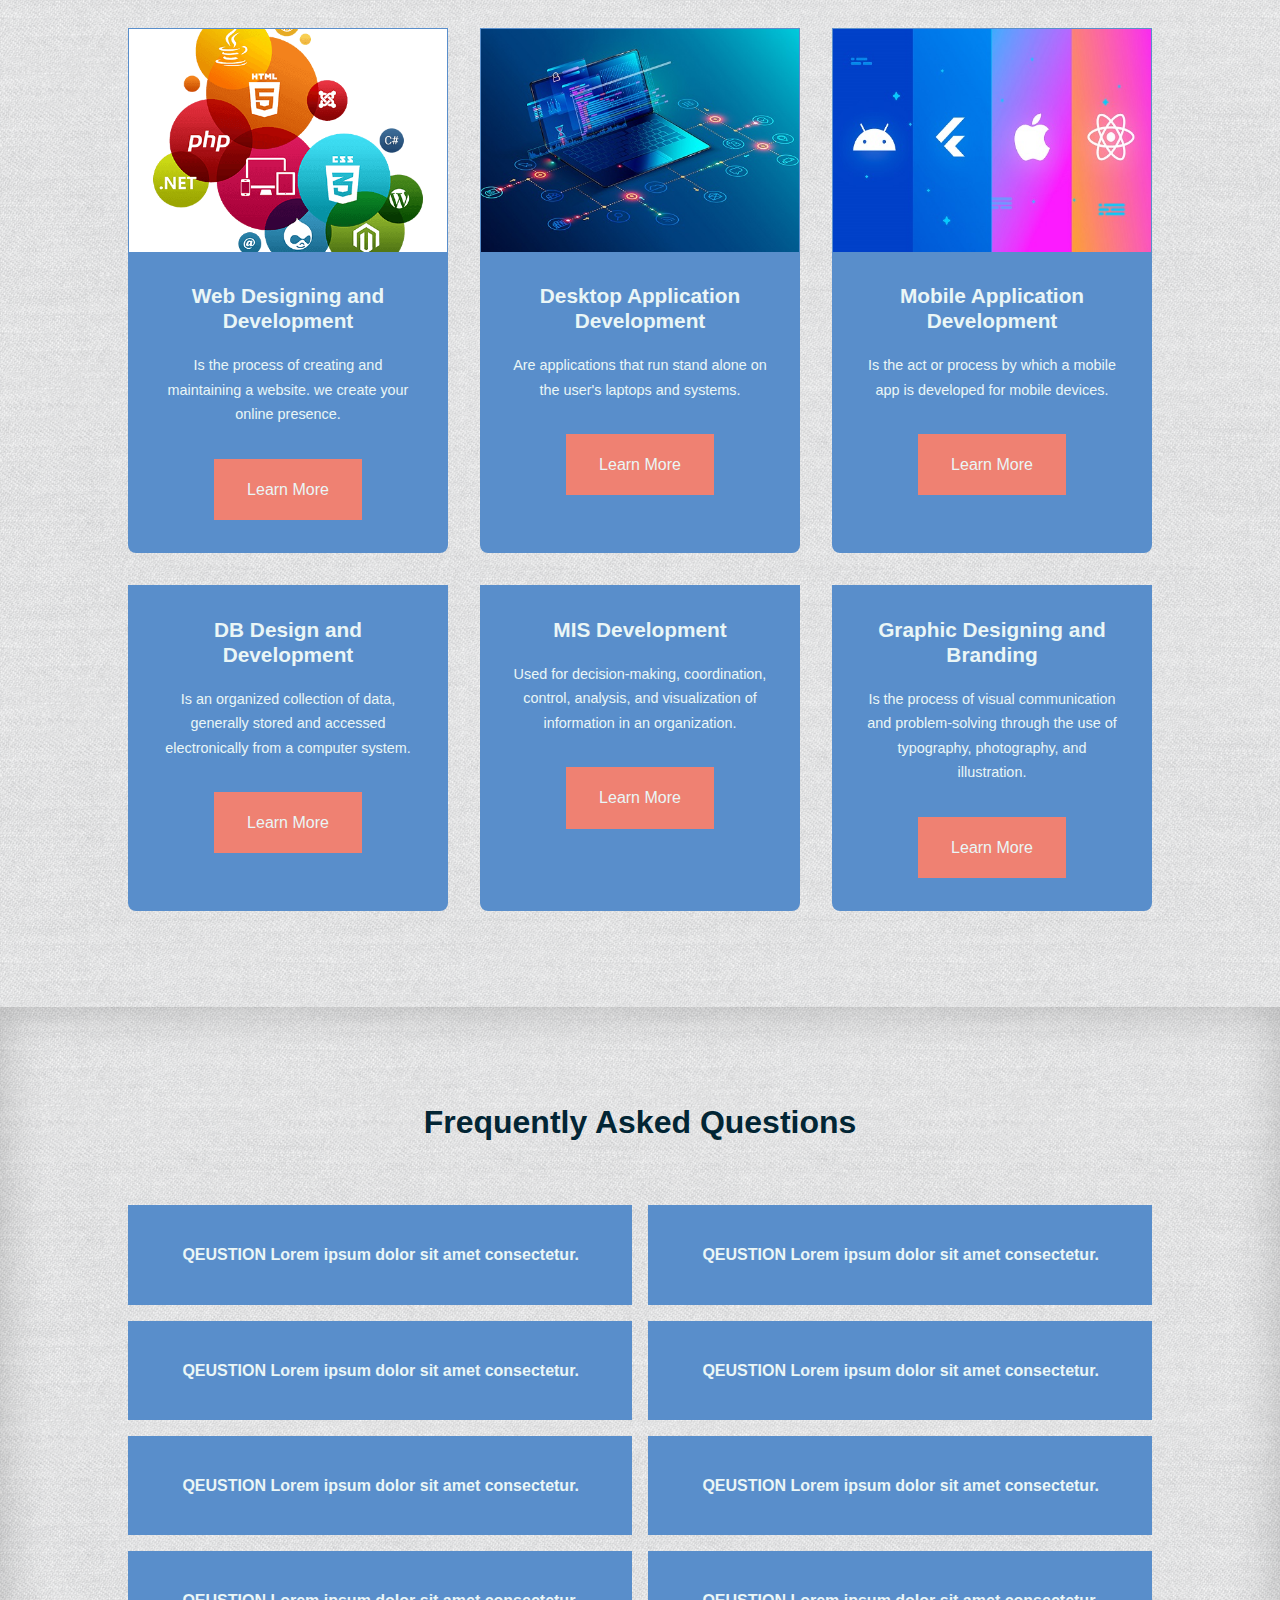
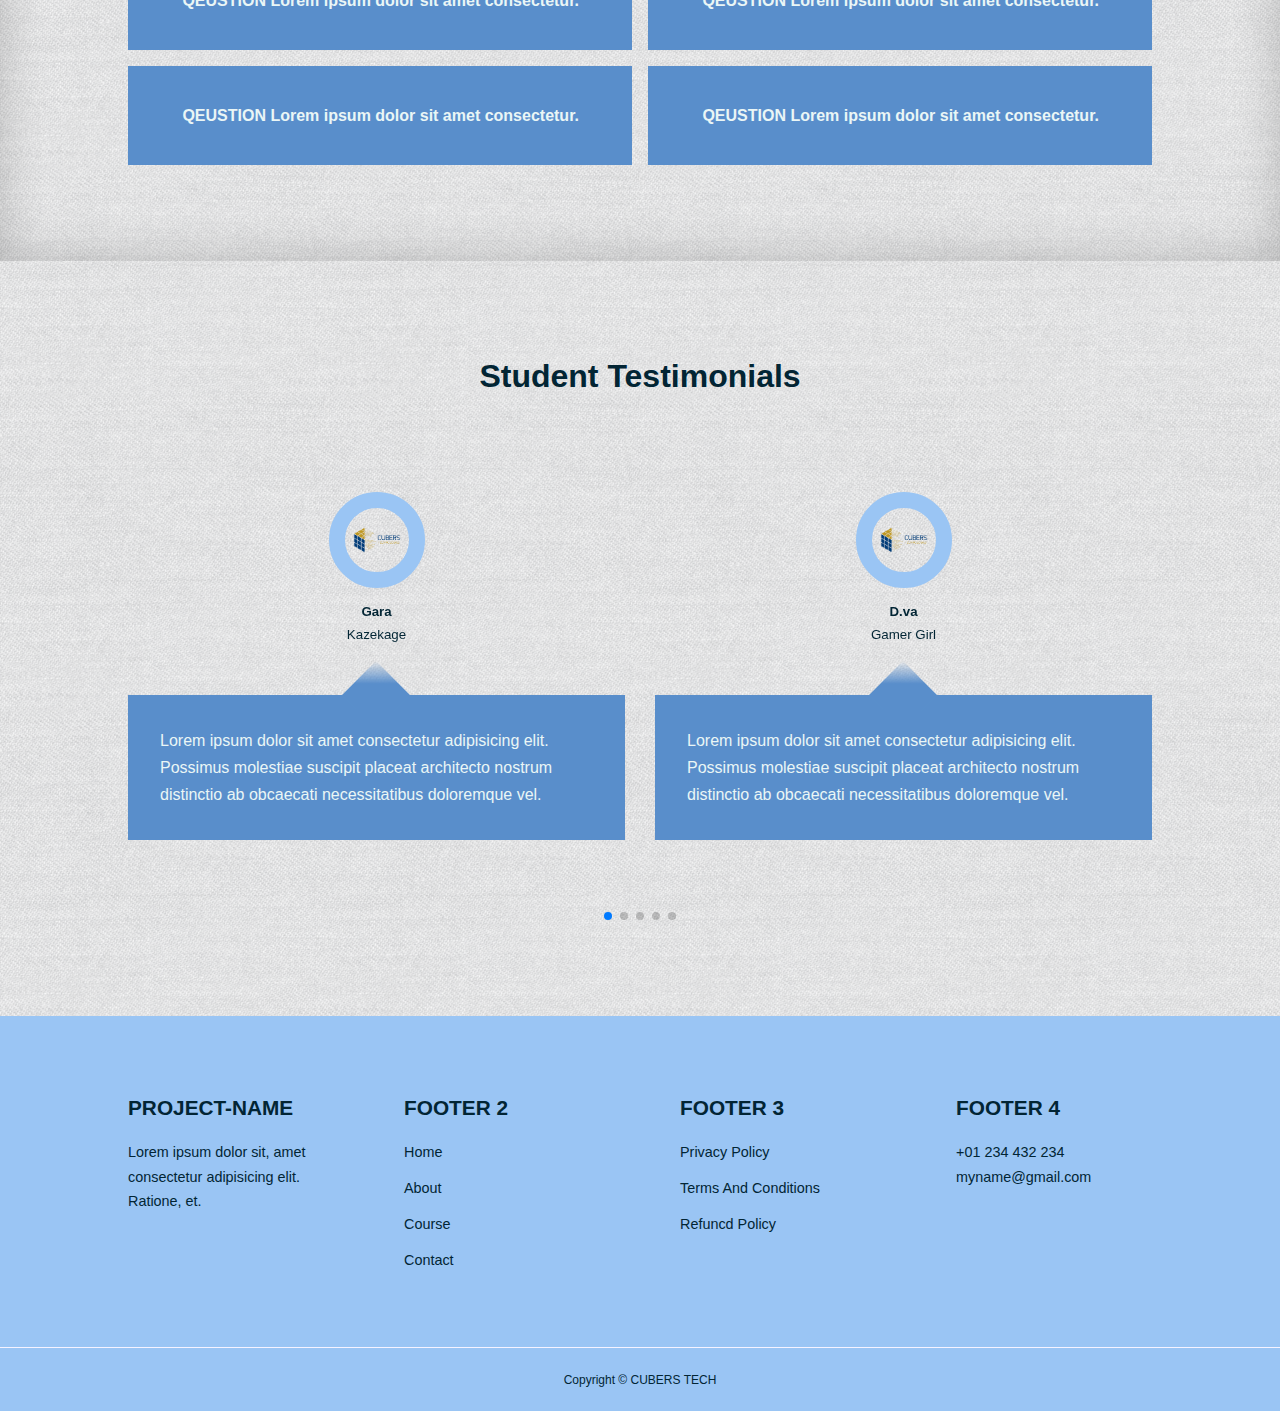
==== commit 9ce4759b: "Update on some content" ====
--- a/index.html
+++ b/index.html
@@ -26,11 +26,11 @@
     <!-- =========================NAVBAR START====================== -->
     <nav>
         <div class="container nav__container">
-            <a href="index.html"><h4>PROJECT-NAME</h4></a>
+            <a href="index.html"><h4>American Future Tech</h4></a>
             <ul class="nav__menu">
                 <li><a href="index.html">Home</a></li>
                 <li><a href="about.html">About</a></li>
-                <li><a href="courses.html">courses</a></li>
+                <li><a href="courses.html">Services</a></li>
                 <li><a href="contact.html">Contact</a></li>
             </ul>
             <button id="open-menu-btn"><i class="uil uil-bars"></i></button>
@@ -44,7 +44,7 @@
         <div class="container header__container">
             
             <div class="header__left">
-                <h1>Lorem ipsum dolor sit amet.</h1>
+                <h1>American Future Tech</h1>
                 <p>Lorem ipsum dolor, sit amet consectetur adipisicing elit. Quas veritatis rem labore, alias eius quasi sed dolor? Minima, expedita vero.</p>
                 <a href="courses.html" class="btn btn-primary">Get Started</a>
             </div>
@@ -71,6 +71,30 @@
 
                 <article class="category">
                     <span class="category__icon"><i class="uil uil-bitcoin-circle"></i></span>
+                    <h5>Smart Software</h5>
+                    <p>Smart and memorable software's.</p>
+                </article>
+
+                <article class="category">
+                    <span class="category__icon"><i class="uil uil-bitcoin-circle"></i></span>
+                    <h5>Trusted Security</h5>
+                    <p>Creating trust worthy software.</p>
+                </article>
+                
+                <article class="category">
+                    <span class="category__icon"><i class="uil uil-bitcoin-circle"></i></span>
+                    <h5>On Time</h5>
+                    <p>Delivering the software within time.</p>
+                </article>
+
+                <article class="category">
+                    <span class="category__icon"><i class="uil uil-bitcoin-circle"></i></span>
+                    <h5>On Budget</h5>
+                    <p>Completing the software within budget.</p>
+                </article>
+
+                <article class="category">
+                    <span class="category__icon"><i class="uil uil-bitcoin-circle"></i></span>
                     <h5>Blockchain</h5>
                     <p>Lorem ipsum dolor sit amet consectetur adipisicing elit. Quia, delectus.</p>
                 </article>
@@ -80,30 +104,6 @@
                     <h5>Blockchain</h5>
                     <p>Lorem ipsum dolor sit amet consectetur adipisicing elit. Quia, delectus.</p>
                 </article>
-                
-                <article class="category">
-                    <span class="category__icon"><i class="uil uil-bitcoin-circle"></i></span>
-                    <h5>Blockchain</h5>
-                    <p>Lorem ipsum dolor sit amet consectetur adipisicing elit. Quia, delectus.</p>
-                </article>
-
-                <article class="category">
-                    <span class="category__icon"><i class="uil uil-bitcoin-circle"></i></span>
-                    <h5>Blockchain</h5>
-                    <p>Lorem ipsum dolor sit amet consectetur adipisicing elit. Quia, delectus.</p>
-                </article>
-
-                <article class="category">
-                    <span class="category__icon"><i class="uil uil-bitcoin-circle"></i></span>
-                    <h5>Blockchain</h5>
-                    <p>Lorem ipsum dolor sit amet consectetur adipisicing elit. Quia, delectus.</p>
-                </article>
-
-                <article class="category">
-                    <span class="category__icon"><i class="uil uil-bitcoin-circle"></i></span>
-                    <h5>Blockchain</h5>
-                    <p>Lorem ipsum dolor sit amet consectetur adipisicing elit. Quia, delectus.</p>
-                </article>
 
             </div>
         </div>
@@ -112,38 +112,73 @@
 
     <!-- ====================== COURCES SECTION STARTED ==================== -->
     <section class="courses">
-        <h2>Our Populer Games</h2>
+        <h2>Our Service's</h2>
         <div class="container courses__container">
 
             <article class="course">
                 <div class="course__image">
-                    <img src="Images/logo.png" alt="">
-                </div>
-                <div class="course__info">
-                    <h4>Naruto</h4>
-                    <p>One of the Best Anime that has been ever made with more than 700 episode.</p>
-                    <a href="courses.html" class="btn btn-primary">Learn More</a>
-                </div>
-            </article>
-
-            <article class="course">
-                <div class="course__image">
-                    <img src="Images/logo.png" alt="">
-                </div>
-                <div class="course__info">
-                    <h4>Attack on Titans</h4>
-                    <p>One of the Best yet sad Anime that i have ever watched.</p>
-                    <a href="courses.html" class="btn btn-primary">Learn More</a>
-                </div>
-            </article>
-
-            <article class="course">
-                <div class="course__image">
-                    <img src="Images/logo.png" alt="">
-                </div>
-                <div class="course__info">
-                    <h4>My Hero Academia</h4>
-                    <p>Fun and super heroic Anime</p>
+                    <img src="Images/services/web-design.jpg" alt="">
+                </div>
+                <div class="course__info">
+                    <h4>Web Designing and Development</h4>
+                    <p>Is the process of creating and maintaining a website. we create your online presence.</p>
+                    <a href="courses.html" class="btn btn-primary">Learn More</a>
+                </div>
+            </article>
+
+            <article class="course">
+                <div class="course__image">
+                    <img src="Images/services/desktop-app.jpg" alt="">
+                </div>
+                <div class="course__info">
+                    <h4>Desktop Application Development</h4>
+                    <p>Are applications that run stand alone on the user's laptops and systems.</p>
+                    <a href="courses.html" class="btn btn-primary">Learn More</a>
+                </div>
+            </article>
+
+            <article class="course">
+                <div class="course__image">
+                    <img src="Images/services/mobile-app.jpg" alt="">
+                </div>
+                <div class="course__info">
+                    <h4>Mobile Application Development</h4>
+                    <p>Is the act or process by which a mobile app is developed for mobile devices.</p>
+                    <a href="courses.html" class="btn btn-primary">Learn More</a>
+                </div>
+            </article>
+
+            <article class="course">
+                <div class="course__image">
+                    <img src="images/services/DB.png" alt="">
+                </div>
+                <div class="course__info">
+                    <h4>DB Design and Development</h4>
+                    <p>Is an organized collection of data, generally stored and accessed electronically from a computer system.</p>
+                    <a href="courses.html" class="btn btn-primary">Learn More</a>
+                </div>
+            </article>
+
+            <article class="course">
+                <div class="course__image">
+                    <img src="images/services/mis-services.png" alt="">
+                </div>
+                <div class="course__info">
+                    <h4>MIS Development</h4>
+                    <p>Used for decision-making, coordination, control, analysis,
+                        and visualization of information in an organization.</p>
+                    <a href="courses.html" class="btn btn-primary">Learn More</a>
+                </div>
+            </article>
+
+            <article class="course">
+                <div class="course__image">
+                    <img src="images/services/graphic-designing.jpg" alt="">
+                </div>
+                <div class="course__info">
+                    <h4>Graphic Designing and Branding</h4>
+                    <p>Is the process of visual communication and problem-solving through the use of typography,
+                                    photography, and illustration.</p>
                     <a href="courses.html" class="btn btn-primary">Learn More</a>
                 </div>
             </article>
--- a/css/style.css
+++ b/css/style.css
@@ -35,7 +35,8 @@
         --color-primary: #598ecb;
         --color-success: #00bf83;
         --color-warning: #f7c94b;
-        --color-danger: #f94c66;
+        /* --color-danger: #f94c66; */
+        --color-danger: #ef8172;
         --color-danger-variant: rgba(247, 88,66, 0.4);
         --color-white: #022534;
         --color-light: rgba(255, 255, 255, 0.7);
@@ -512,7 +513,8 @@
 }
 
 footer ul li a:hover{
-    text-decoration: underline;
+    /* text-decoration: underline; */
+    color: var(--color-black);
 }
 
 
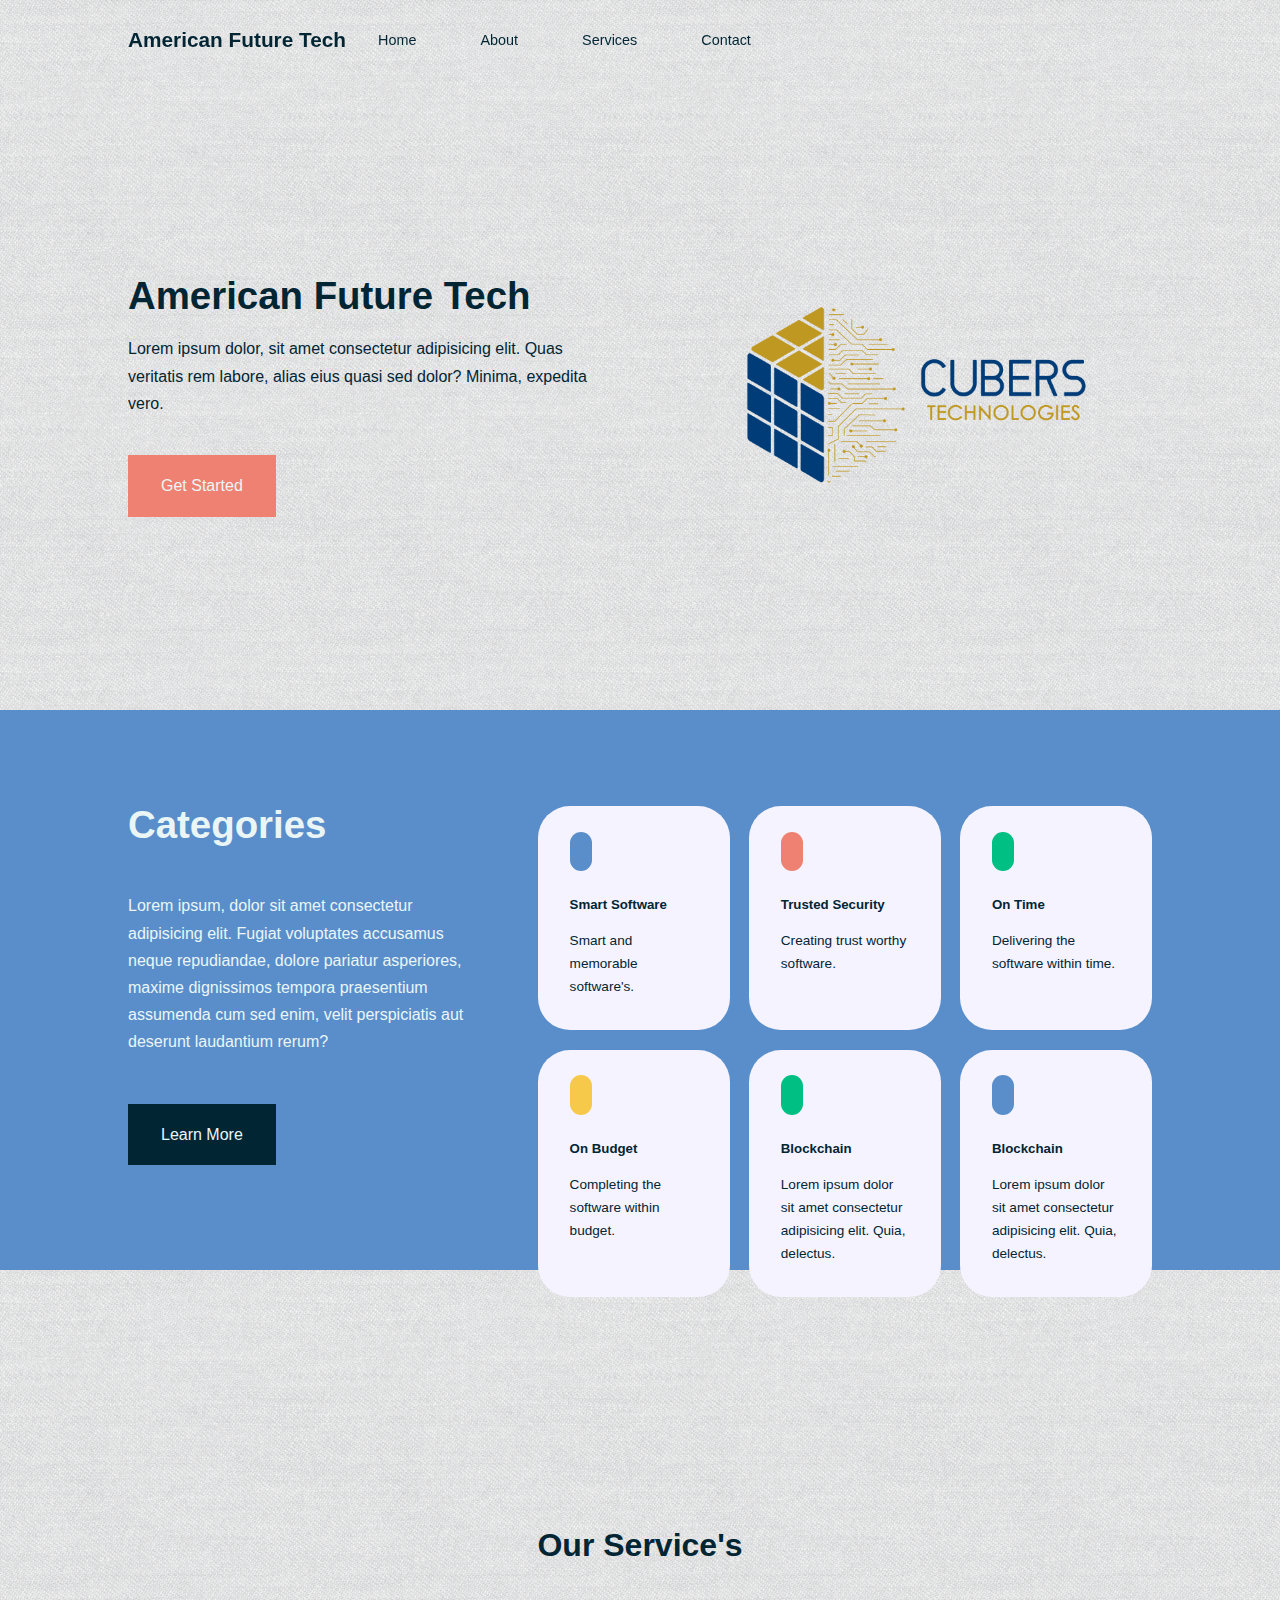
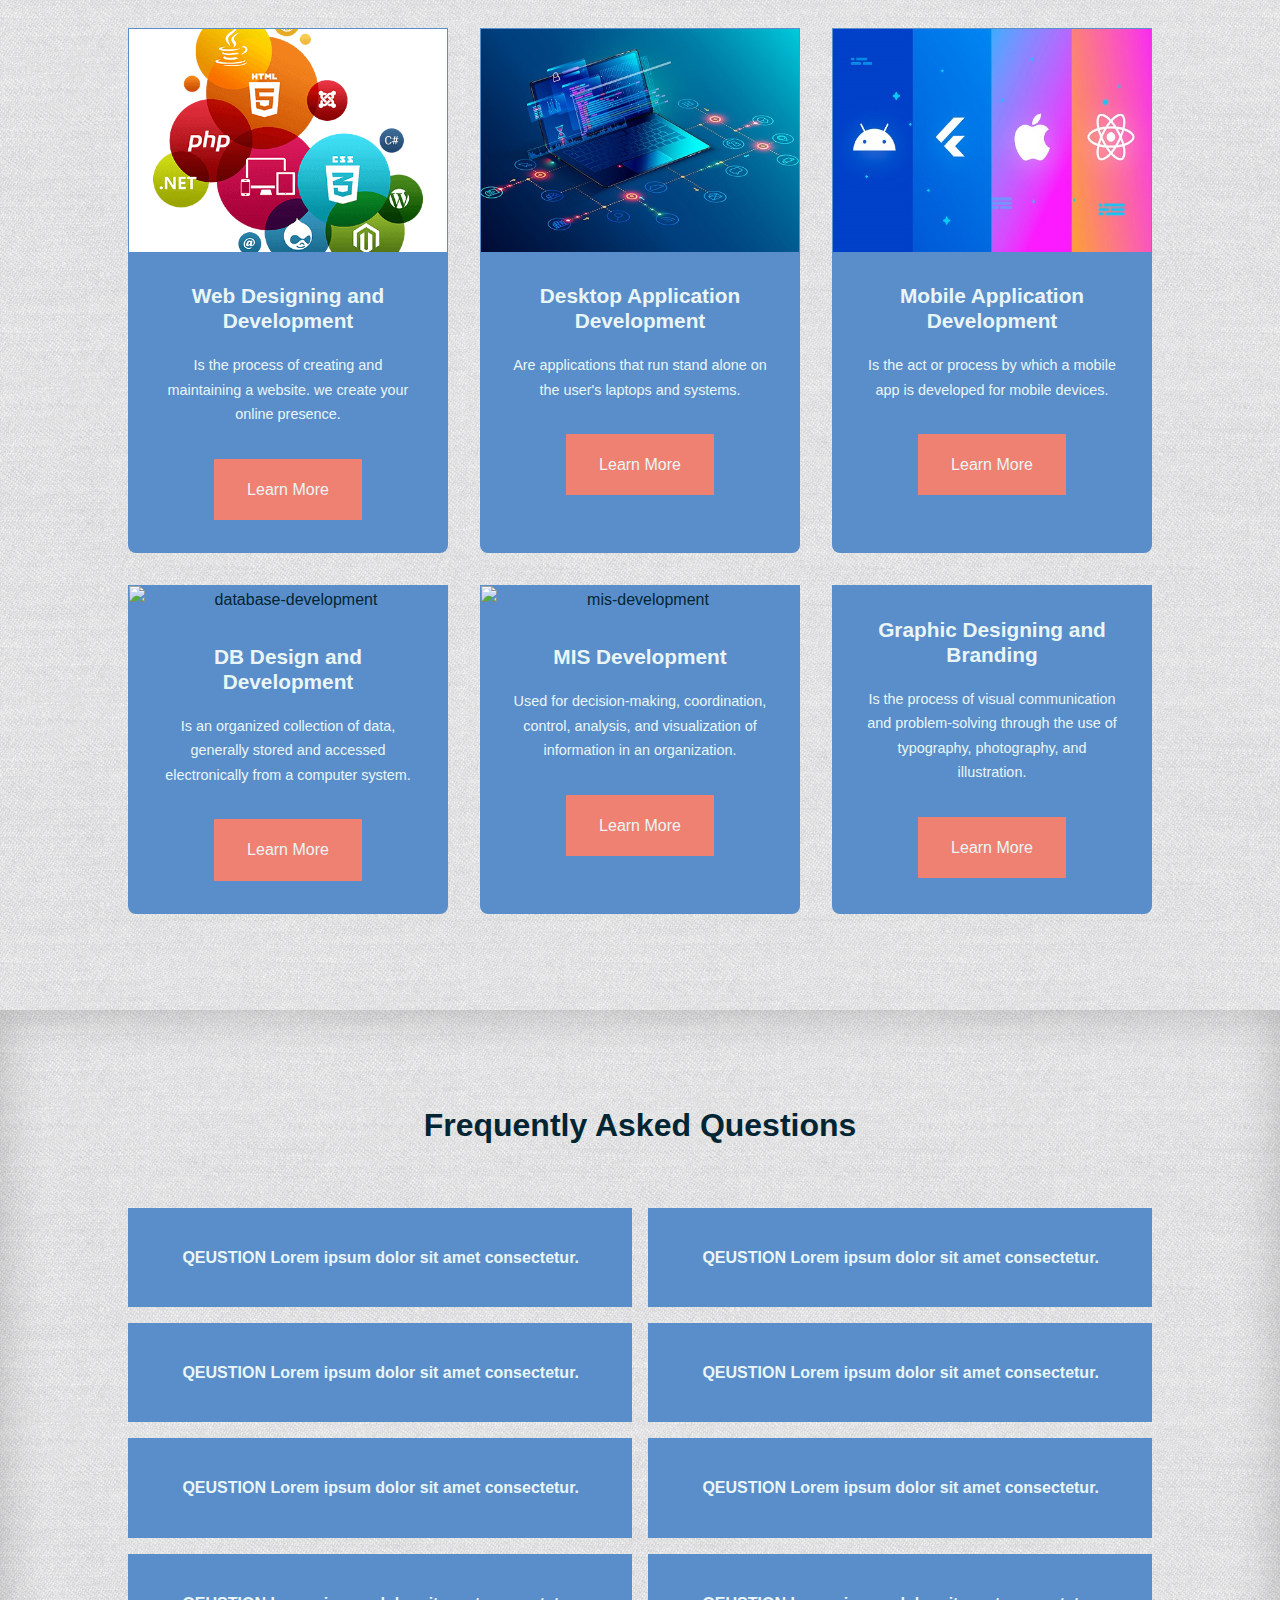
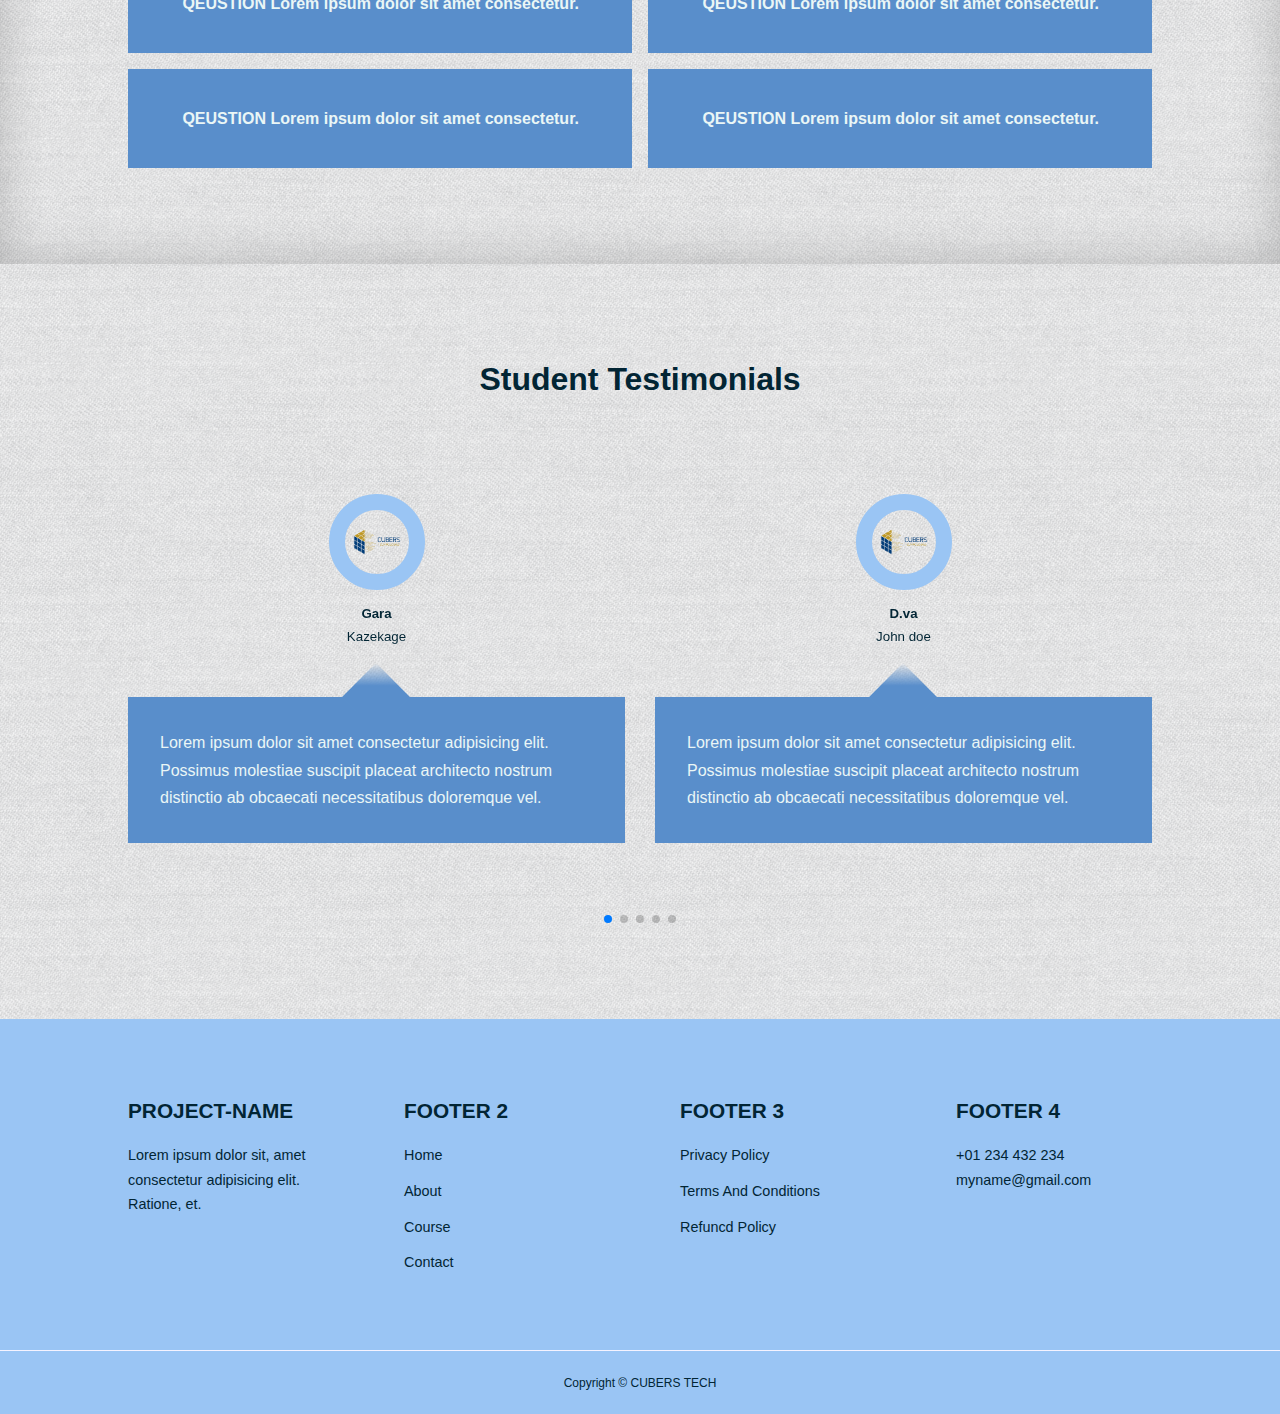
==== commit 3734c5ff: "Update on some routes" ====
--- a/index.html
+++ b/index.html
@@ -30,7 +30,7 @@
             <ul class="nav__menu">
                 <li><a href="index.html">Home</a></li>
                 <li><a href="about.html">About</a></li>
-                <li><a href="courses.html">Services</a></li>
+                <li><a href="services.html">Services</a></li>
                 <li><a href="contact.html">Contact</a></li>
             </ul>
             <button id="open-menu-btn"><i class="uil uil-bars"></i></button>
@@ -46,7 +46,7 @@
             <div class="header__left">
                 <h1>American Future Tech</h1>
                 <p>Lorem ipsum dolor, sit amet consectetur adipisicing elit. Quas veritatis rem labore, alias eius quasi sed dolor? Minima, expedita vero.</p>
-                <a href="courses.html" class="btn btn-primary">Get Started</a>
+                <a href="service.html" class="btn btn-primary">Get Started</a>
             </div>
 
             <div class="header__right">
@@ -122,7 +122,7 @@
                 <div class="course__info">
                     <h4>Web Designing and Development</h4>
                     <p>Is the process of creating and maintaining a website. we create your online presence.</p>
-                    <a href="courses.html" class="btn btn-primary">Learn More</a>
+                    <a href="service.html" class="btn btn-primary">Learn More</a>
                 </div>
             </article>
 
@@ -133,7 +133,7 @@
                 <div class="course__info">
                     <h4>Desktop Application Development</h4>
                     <p>Are applications that run stand alone on the user's laptops and systems.</p>
-                    <a href="courses.html" class="btn btn-primary">Learn More</a>
+                    <a href="service.html" class="btn btn-primary">Learn More</a>
                 </div>
             </article>
 
@@ -144,30 +144,30 @@
                 <div class="course__info">
                     <h4>Mobile Application Development</h4>
                     <p>Is the act or process by which a mobile app is developed for mobile devices.</p>
-                    <a href="courses.html" class="btn btn-primary">Learn More</a>
-                </div>
-            </article>
-
-            <article class="course">
-                <div class="course__image">
-                    <img src="images/services/DB.png" alt="">
+                    <a href="service.html" class="btn btn-primary">Learn More</a>
+                </div>
+            </article>
+
+            <article class="course">
+                <div class="course__image">
+                    <img src="images/services/DB.png" alt="database-development">
                 </div>
                 <div class="course__info">
                     <h4>DB Design and Development</h4>
                     <p>Is an organized collection of data, generally stored and accessed electronically from a computer system.</p>
-                    <a href="courses.html" class="btn btn-primary">Learn More</a>
-                </div>
-            </article>
-
-            <article class="course">
-                <div class="course__image">
-                    <img src="images/services/mis-services.png" alt="">
+                    <a href="service.html" class="btn btn-primary">Learn More</a>
+                </div>
+            </article>
+
+            <article class="course">
+                <div class="course__image">
+                    <img src="images/services/mis-services.png" alt="mis-development">
                 </div>
                 <div class="course__info">
                     <h4>MIS Development</h4>
                     <p>Used for decision-making, coordination, control, analysis,
                         and visualization of information in an organization.</p>
-                    <a href="courses.html" class="btn btn-primary">Learn More</a>
+                    <a href="service.html" class="btn btn-primary">Learn More</a>
                 </div>
             </article>
 
@@ -179,7 +179,7 @@
                     <h4>Graphic Designing and Branding</h4>
                     <p>Is the process of visual communication and problem-solving through the use of typography,
                                     photography, and illustration.</p>
-                    <a href="courses.html" class="btn btn-primary">Learn More</a>
+                    <a href="service.html" class="btn btn-primary">Learn More</a>
                 </div>
             </article>
 
@@ -320,19 +320,19 @@
                 </div>
                 <div class="testimonial__info">
                     <h5>D.va</h5>
-                    <small>Gamer Girl</small>
-                </div>
-                <div class="testimonial__body">
-                    <p>Lorem ipsum dolor sit amet consectetur adipisicing elit. Possimus molestiae suscipit placeat architecto nostrum distinctio ab obcaecati necessitatibus doloremque vel.</p>
-                </div>
-            </article>
-
-            <article class="testimonial swiper-slide">
-                <div class="avatar">
-                    <img src="Images/logo.png" alt="">
-                </div>
-                <div class="testimonial__info">
-                    <h5>All Might</h5>
+                    <small>John doe</small>
+                </div>
+                <div class="testimonial__body">
+                    <p>Lorem ipsum dolor sit amet consectetur adipisicing elit. Possimus molestiae suscipit placeat architecto nostrum distinctio ab obcaecati necessitatibus doloremque vel.</p>
+                </div>
+            </article>
+
+            <article class="testimonial swiper-slide">
+                <div class="avatar">
+                    <img src="Images/logo.png" alt="">
+                </div>
+                <div class="testimonial__info">
+                    <h5>Ezoku</h5>
                     <small>Go Beyond</small>
                 </div>
                 <div class="testimonial__body">
@@ -396,7 +396,7 @@
                 <ul class="permalinks">
                     <li><a href="index.html">Home</a></li>
                     <li><a href="about.html">About</a></li>
-                    <li><a href="courses.html">Course</a></li>
+                    <li><a href="service.html">Course</a></li>
                     <li><a href="contact.html">Contact</a></li>
                 </ul>
             </div>
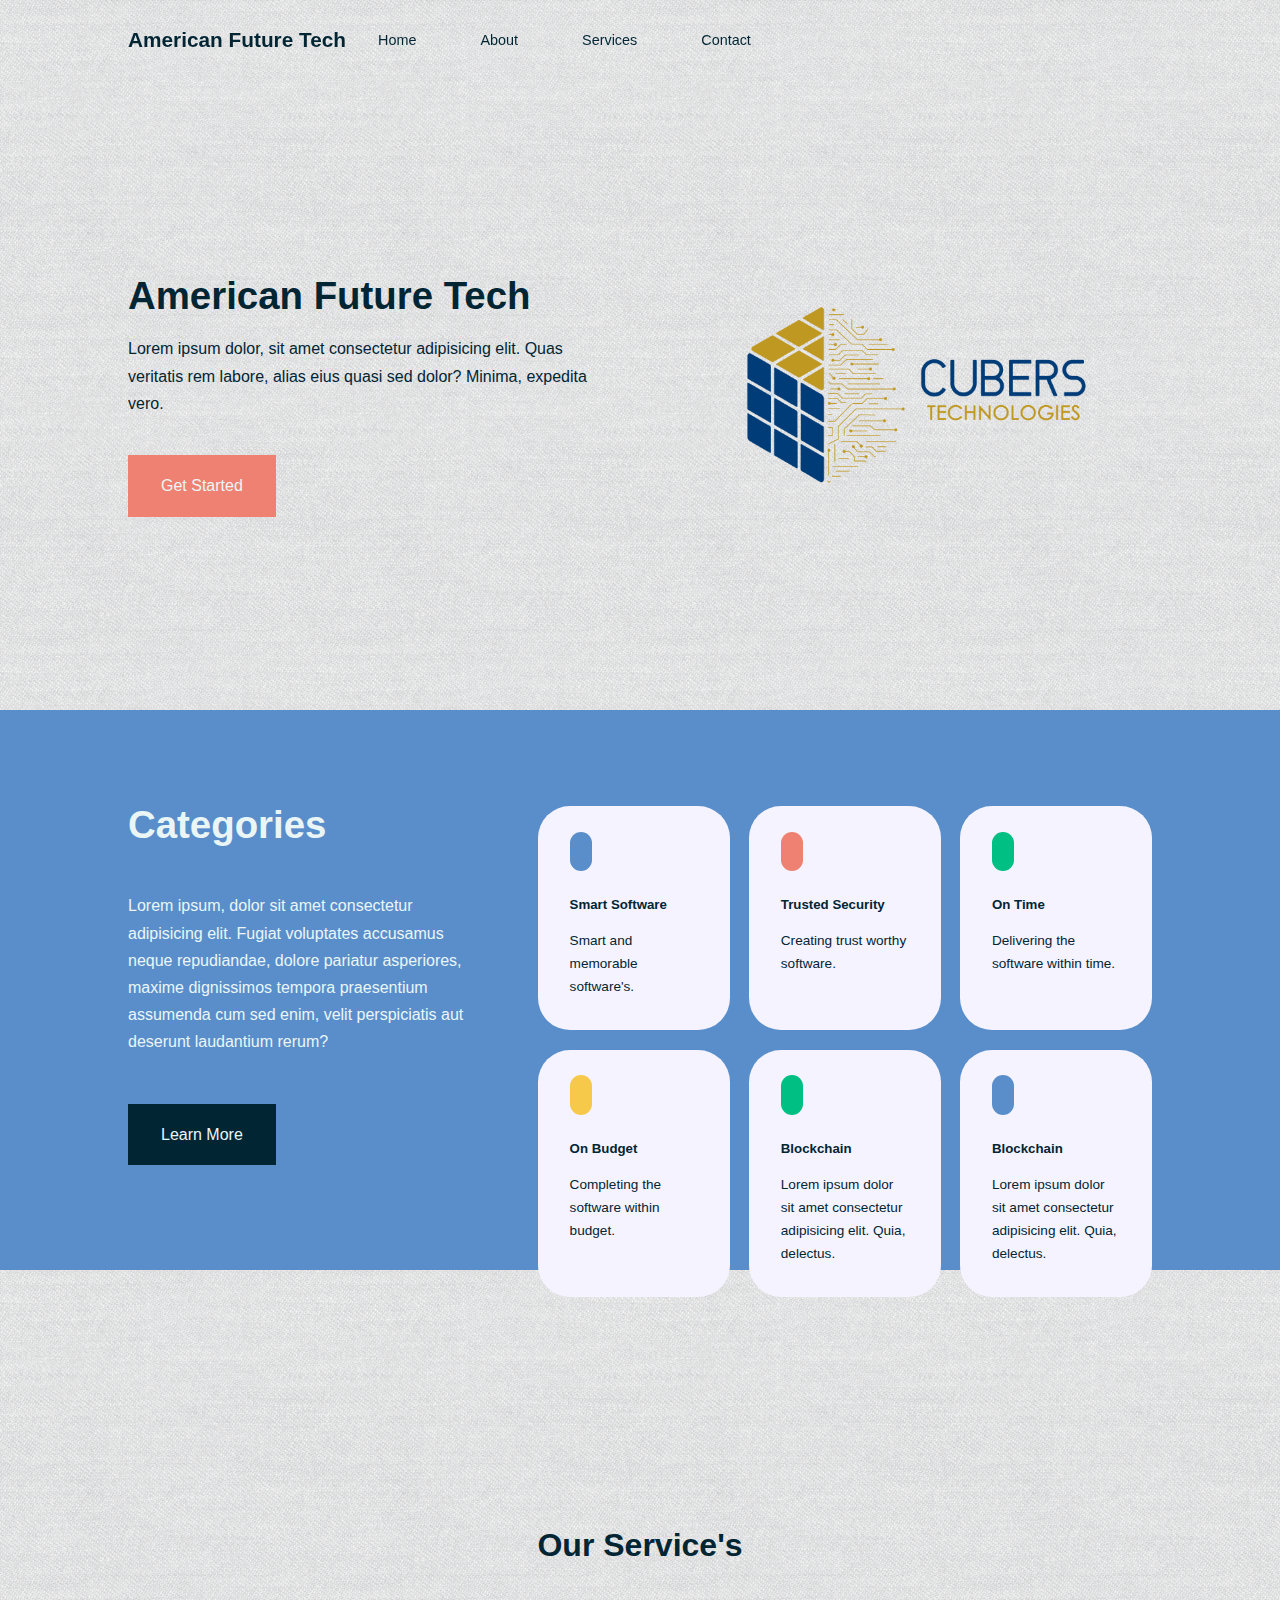
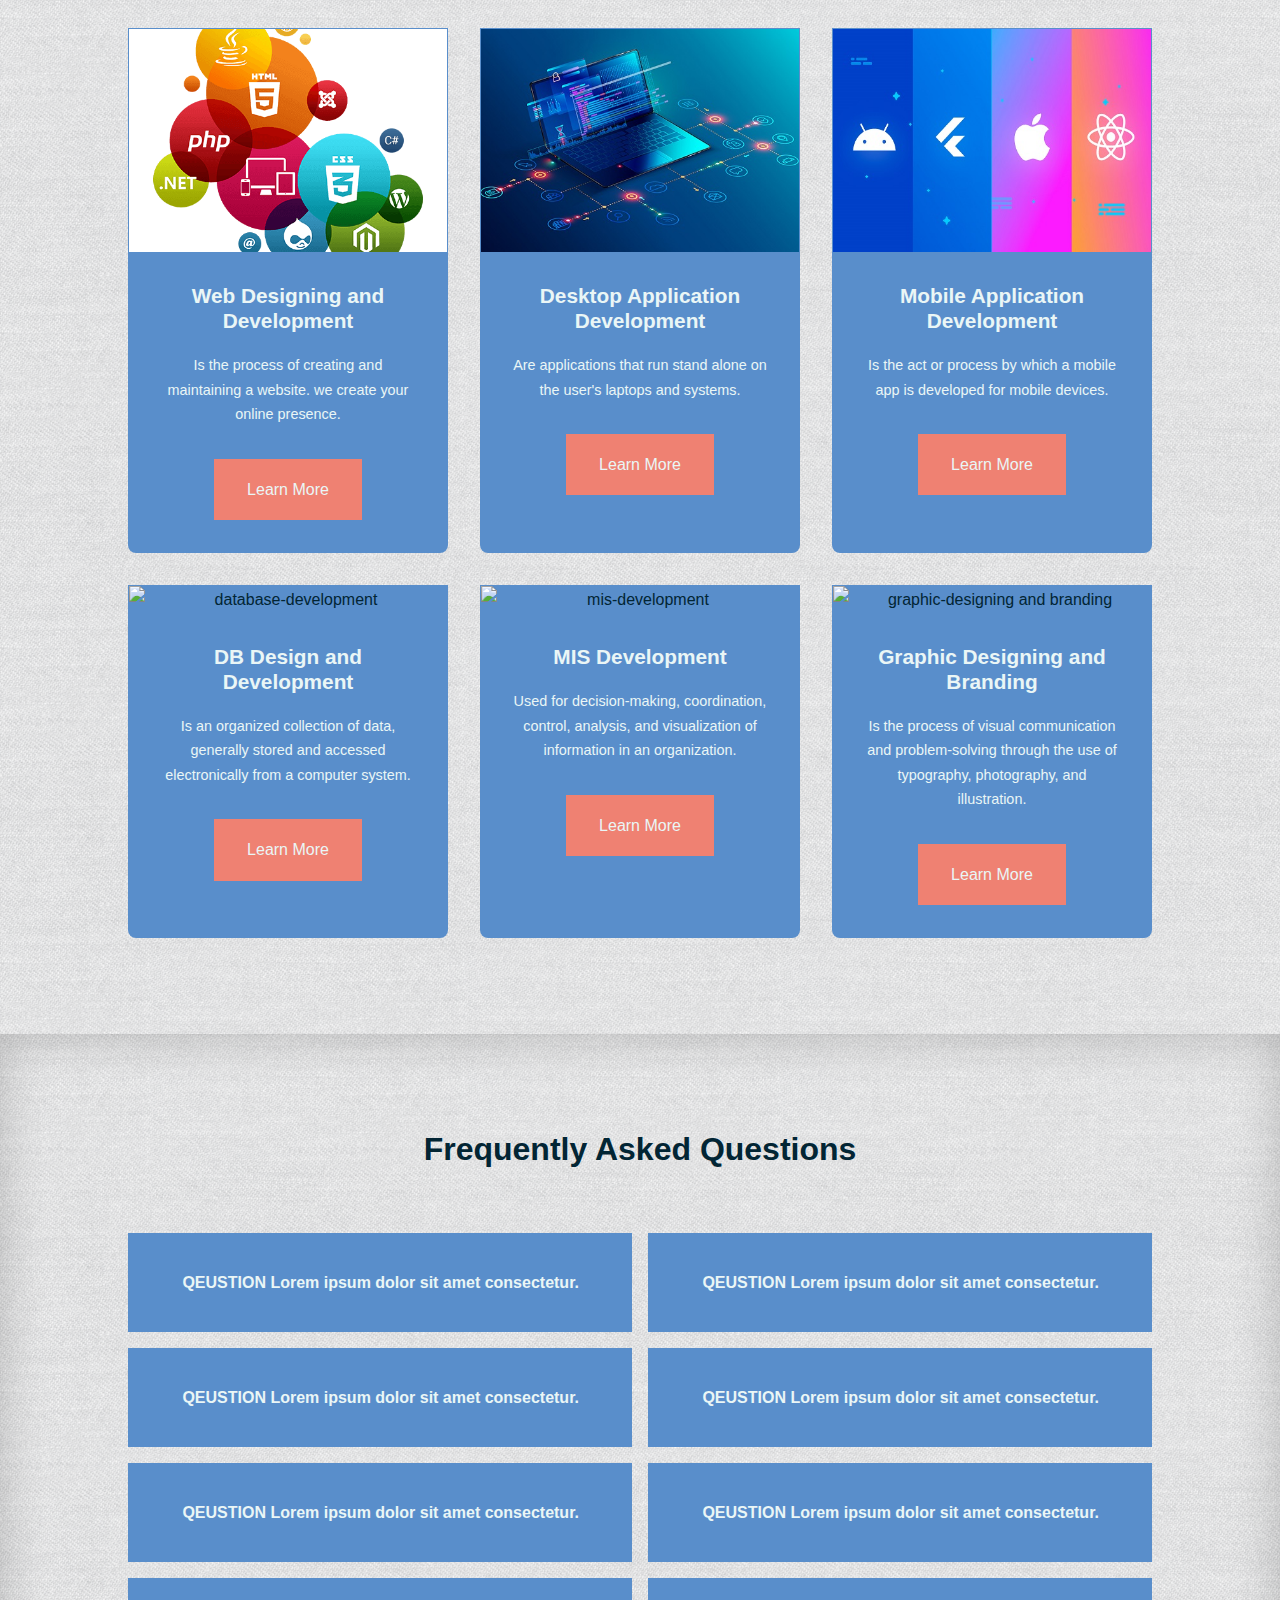
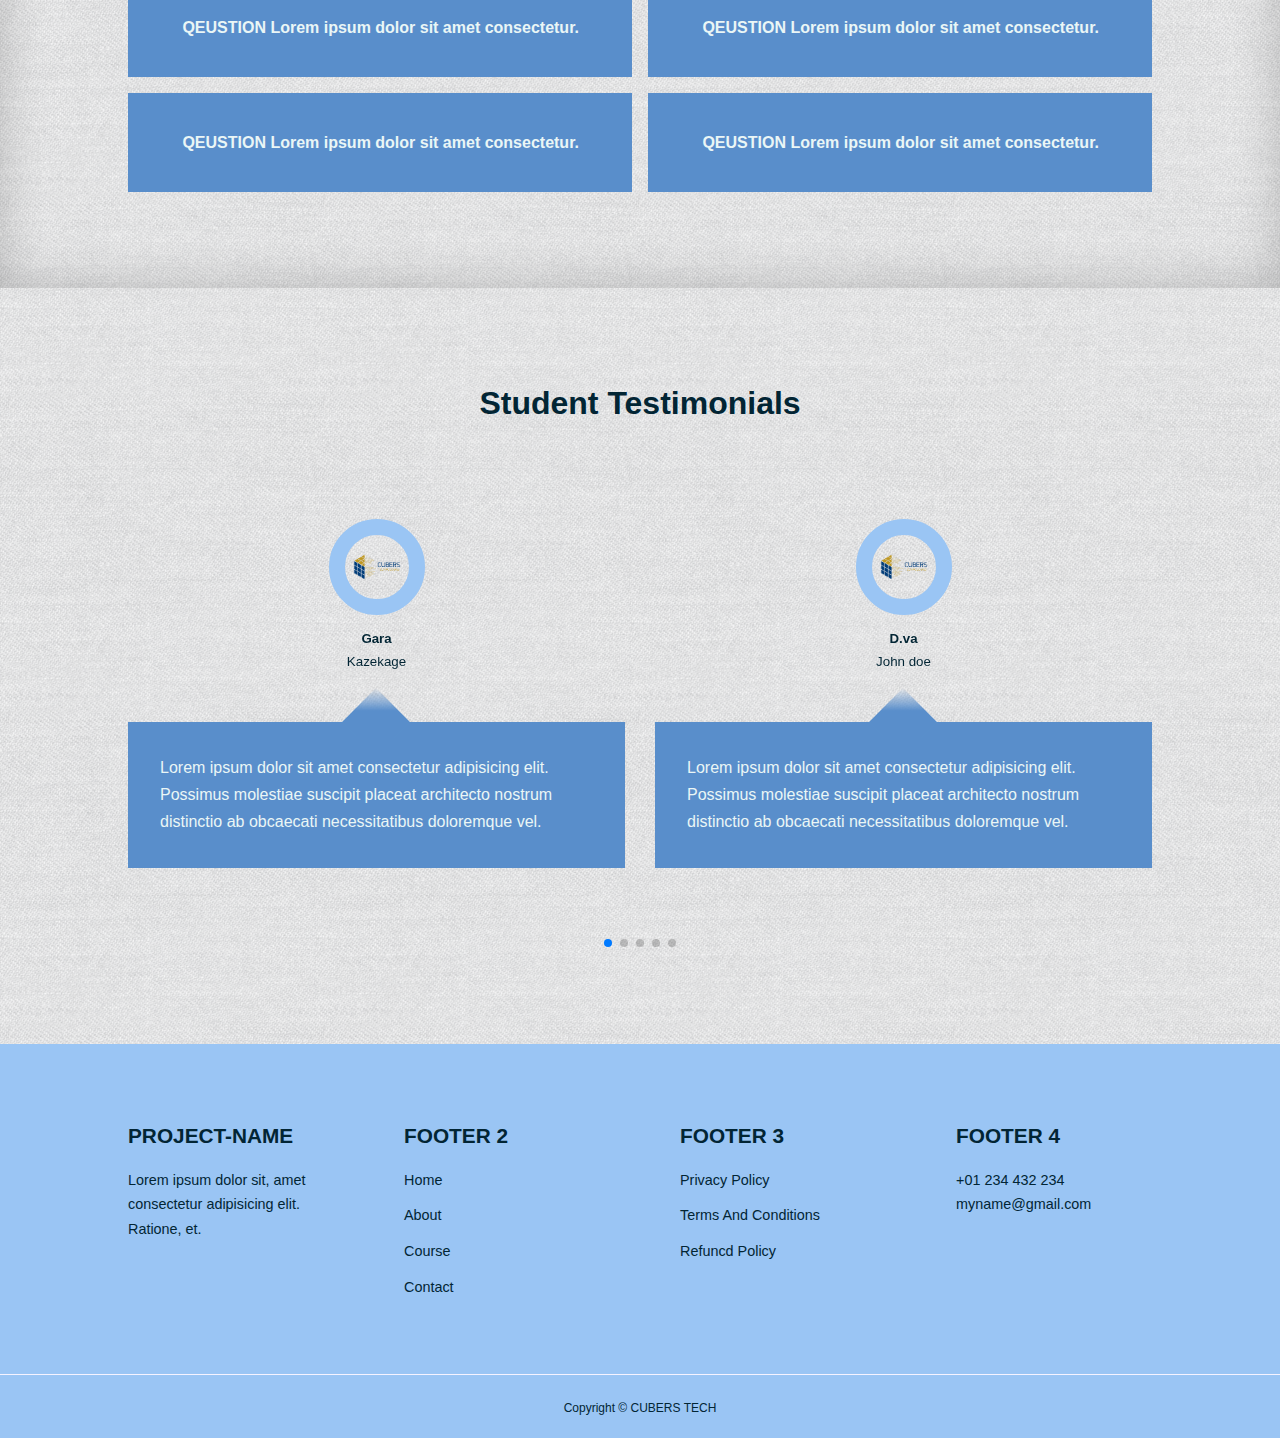
==== commit 29ff6e7d: "update on services section" ====
--- a/index.html
+++ b/index.html
@@ -150,7 +150,7 @@
 
             <article class="course">
                 <div class="course__image">
-                    <img src="images/services/DB.png" alt="database-development">
+                    <img src="images/services/database-bg.jpg" alt="database-development">
                 </div>
                 <div class="course__info">
                     <h4>DB Design and Development</h4>
@@ -161,7 +161,7 @@
 
             <article class="course">
                 <div class="course__image">
-                    <img src="images/services/mis-services.png" alt="mis-development">
+                    <img src="images/services/mis-bg.jpg" alt="mis-development">
                 </div>
                 <div class="course__info">
                     <h4>MIS Development</h4>
@@ -173,7 +173,7 @@
 
             <article class="course">
                 <div class="course__image">
-                    <img src="images/services/graphic-designing.jpg" alt="">
+                    <img src="images/services/graphic-designing-branding-bg.jpg" alt="graphic-designing and branding">
                 </div>
                 <div class="course__info">
                     <h4>Graphic Designing and Branding</h4>
